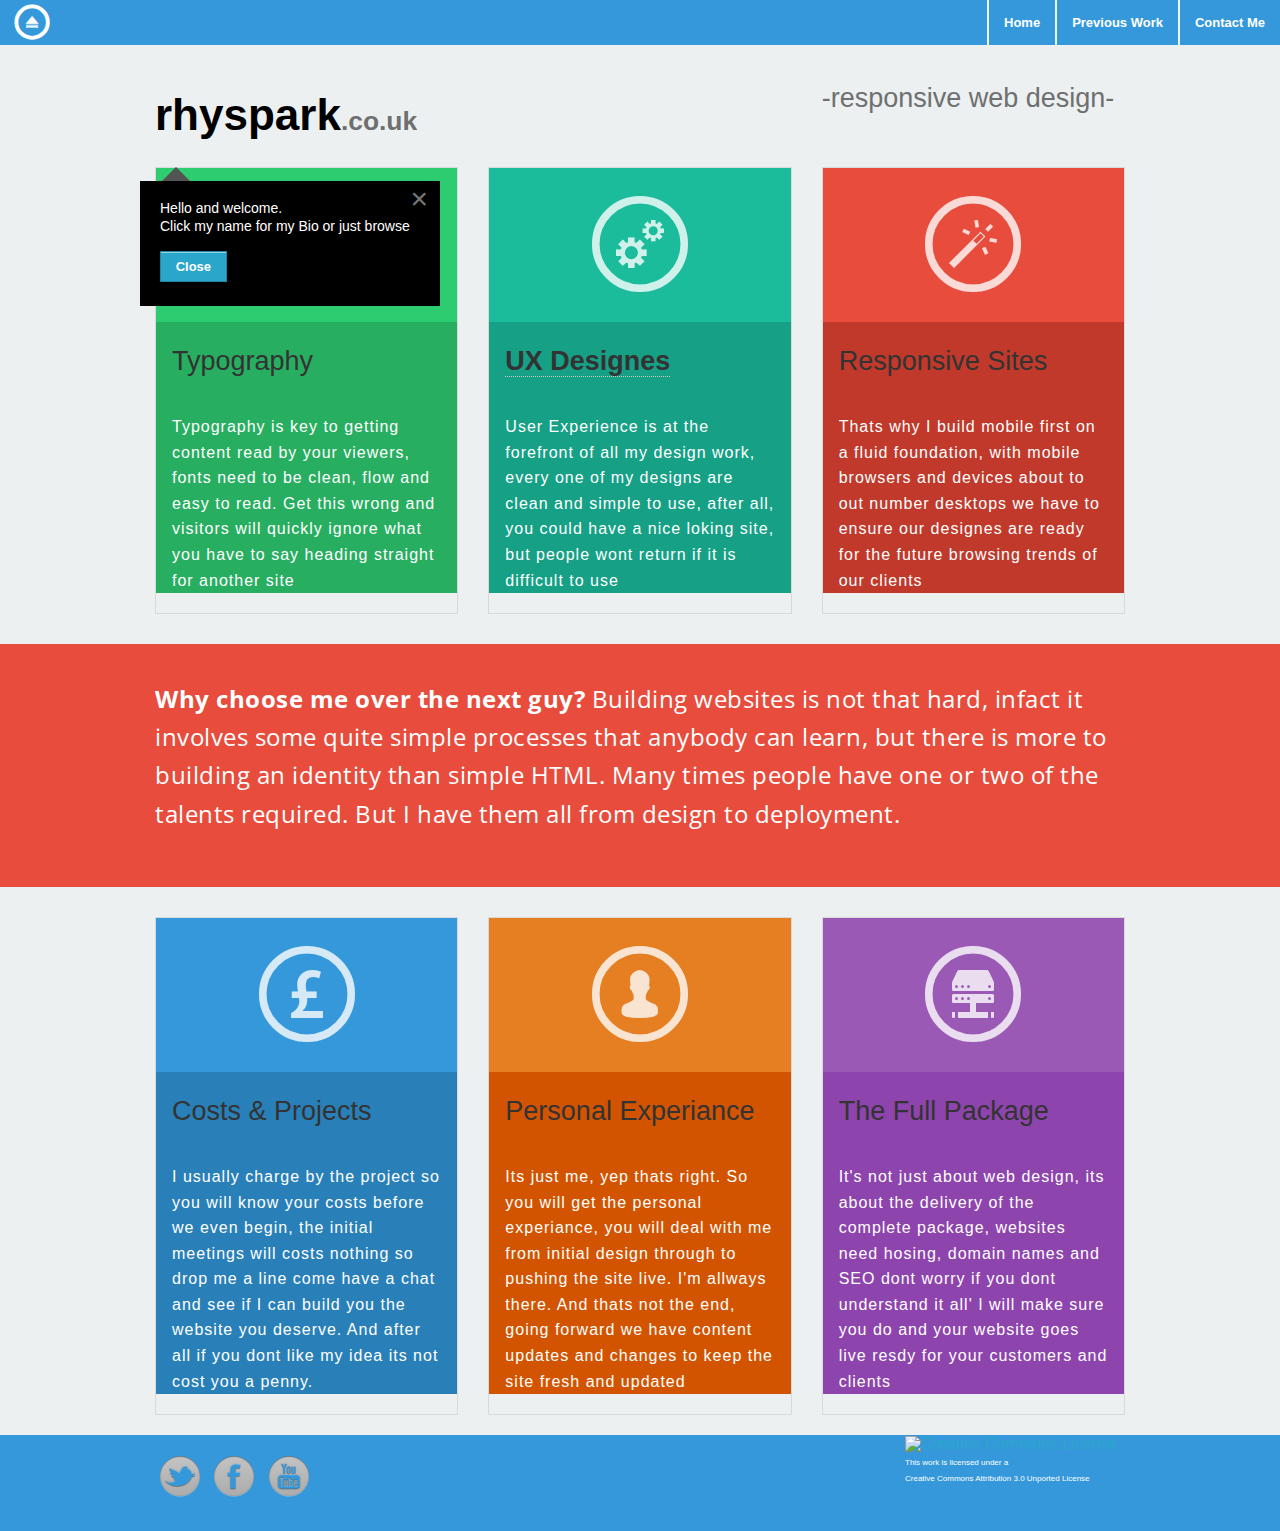
==== index.html @ 89b4c9de "Initial Commit" ====
<!DOCTYPE html>
<!--[if IE 8]> 				 <html class="no-js lt-ie9" lang="en" > <![endif]-->
<!--[if gt IE 8]><!--> <html class="no-js" lang="en" > <!--<![endif]-->
<head>
	<meta charset="utf-8">
  <meta name="viewport" content="width=device-width">
  <title>Rhys Park - Web Design - Cardiff</title>
  <meta name="description" content="Afordable web design and development in Cardiff by Rhys Park" />
  <meta name="keywords" content="Cardiff, web design, rhys park"/>
  <link rel="stylesheet" href="css/normalize.css">
  <link rel="stylesheet" href="css/foundation.css">
  <link rel="stylesheet" href="css/my_style.css">
  <link href='http://fonts.googleapis.com/css?family=Open+Sans' rel='stylesheet' type='text/css'>
  <script src="js/vendor/custom.modernizr.js"></script>
</head>
<body>

	<div class="sticky">
		<nav class="top-bar attached">
			<ul class="title-area">
				<!-- Title Area -->
				<li class="name">
					<h1><a href="#">&#xe0c0;</a></h1>
				</li>
				<li class="toggle-topbar menu-icon">
					<a href="#"><span>menu</span></a>
				</li>
			</ul>
			<section class="top-bar-section">
				<!-- Right Nav Section -->
				<ul class="right">
					<li class="divider"></li>
					<li>
						<a href="index.html">Home</a>
					</li>
					<li class="divider"></li>
					<li>
						<a href="projects.html">Previous Work</a>
					</li>
					<li class="divider"></li>
					<li>
						<a href="contact_me.html">Contact Me</a>
					</li>
				</ul>
			</section>
		</nav>
	</div>
	<div class="row">
		<div id="first_stop" class="large-4 columns">
			<h1><a href="#" data-reveal-id="rhyspark">rhyspark<small>.co.uk</small></a></h1>
		</div>
		<div class="large-4 columns">
			<h3 class="subheader">-responsive web design- </h3>
		</div>
	</div>
	<div class="row">
		
	</div>
	<div class="row">
		<div class="large-4 columns">
			<div class="panel">
				<div class="panel_top light_green2">
					<div class="top_title">
						<p>&#xe015;</p>
					</div>
				</div>
				<div class="panel_bottom dark_green2">
					<div class="bottom_title">
						<h3 class="subheader">Typography</h3>
					</div>
					<div class="bottom_content">
						<p>Typography is key to getting content read by your viewers, fonts need to be clean,
							flow and easy to read. Get this wrong and visitors will quickly ignore what you have to say heading straight for another site</p>
					</div>
				</div>
			</div>
		</div>
		<div class="large-4 columns show-for-medium-up">
			<div class="panel">
				<div class="panel_top light_green">
					<div class="top_title">
						<p>&#xe057;</p>
					</div>
				</div>
				<div class="panel_bottom dark_green">
					<div class="bottom_title">
						<h3 class="subheader"><span data-tooltip class="has-tip" title="UX is user expreiance">UX Designes</span></h3>
					</div>
					<div class="bottom_content">
						<p>User Experience is at the forefront of all my design work, every one of my designs are clean and simple to use,
							after all, you could have a nice loking site, but people wont return if it is difficult to use </p>
					</div>
				</div>
			</div>
		</div>
		<div class="large-4 columns">
			<div class="panel">
				<div class="panel_top light_red">
					<div class="top_title">
						<p>&#xe08e;</p>
					</div>
				</div>
				<div class="panel_bottom dark_red">
					<div class="bottom_title">
						<h3 class="subheader">Responsive Sites</h3>
					</div>
					<div class="bottom_content">
						<p>Thats why I build mobile first on a fluid foundation, with mobile browsers and devices about to out number desktops we have
							to ensure our designes are ready for the future browsing trends of our clients</p>
					</div>
				</div>
			</div>
		</div>
	</div>
<section class="wide_info">
	<div class="row">
		<div class="large-12 columns">
			<div class="top_title">
				<h4 class=""></h4>
			</div>
			<div class ="center_text">
				<p><strong>Why choose me over the next guy?</strong> Building websites is not that hard, infact it involves some quite
							simple processes that anybody can learn, but there is more to building an identity than simple HTML. Many times people
							have one or two of the talents required. But I have them all from design to deployment.
				 </p>	
			</div>			 
		</div>
	</div>
</section>
		<div class="row padded">
			<div class="large-12 columns"><p></p></div>
	</div>
	<div class="row">
		<div class="large-4 columns">
			<div class="panel">
				<div class="panel_top light_blue">
					<div class="top_title">
						<p>&#xe068;</p>
					</div>
				</div>
				<div class="panel_bottom dark_blue">
					<div class="bottom_title">
						<h3 class="subheader">Costs &amp; Projects</h3>
					</div>
					<div class="bottom_content">
						<p>I usually charge by the project so you will know your costs before we even begin, the initial meetings will costs nothing
							so drop me a line come have a chat and see if I can build you the website you deserve. And after all if you dont like my idea 
							its not cost you a penny.</p>
					</div>
				</div>
			</div>
		</div>
		<div class="large-4 columns show-for-medium-up">
			<div class="panel">
				<div class="panel_top light_carrot">
					<div class="top_title">
						<p>&#xe008;</p>
					</div>
				</div>
				<div class="panel_bottom dark_carrot">
					<div class="bottom_title">
						<h3 class="subheader">Personal Experiance</h3>
					</div>
					<div class="bottom_content">
						<p>Its just me, yep thats right. So you will get the personal experiance, you will deal with me from initial design
							through to pushing the site live. I'm allways there. And thats not the end, going forward we have content updates and changes to keep 
							the site fresh and updated </p>
					</div>
				</div>
			</div>
		</div>
		<div class="large-4 columns show-for-medium-up">
			<div class="panel">
				<div class="panel_top light_purple">
					<div class="top_title">
						<p>&#xe0aa;</p>
					</div>
				</div>
				<div class="panel_bottom dark_purple">
					<div class="bottom_title">
						<h3 class="subheader">The Full Package</h3>
					</div>
					<div class="bottom_content">
						<p>It's not just about web design, its about the delivery of the complete package, websites need hosing, domain names and SEO
						dont worry if you dont understand it all' I will make sure you do and your website goes live resdy for your customers and clients</p>
					</div>
				</div>
			</div>
		</div>
	</div>
	<footer class="footer">
		<div class="row">
			<div class="large-6 columns">
					<div class="social">
						<a href="http://www.twitter.com/parksey76"><img class="small_img_wrapper" src="img/twitter.png" alt="twitter logo" /></a>
						<a href="http://www.facebook.com/swparksey"><img class="small_img_wrapper" src="img/facebook.png" alt="facebook" /></a>
						<a href="http://www.youtube.com/igpython"><img class="small_img_wrapper" src="img/youtube.png" alt="youtube logo"></a>
					</div>
				</div>
			<div class="large-3 columns">
				<a rel="license" href="http://creativecommons.org/licenses/by/3.0/deed.en_US"><img alt="Creative Commons License" style="border-width:0" src="http://i.creativecommons.org/l/by/3.0/88x31.png" /></a><br/><a style="color: white; font-size: 0.5em;" rel="license" href="http://creativecommons.org/licenses/by/3.0/deed.en_US">This work is licensed under a <br>Creative Commons Attribution 3.0 Unported License</a>
			</div>
		</div>
		
	</footer>
	
  <script>
  document.write('<script src=' +
  ('__proto__' in {} ? 'js/vendor/zepto' : 'js/vendor/jquery') +
  '.js><\/script>')
  </script>
  
  <script src="js/foundation.min.js"></script>
  <!--
  
  <script src="js/foundation/foundation.js"></script>
  
  <script src="js/foundation/foundation.alerts.js"></script>
  
  <script src="js/foundation/foundation.clearing.js"></script>
  
  <script src="js/foundation/foundation.cookie.js"></script>
  
  <script src="js/foundation/foundation.dropdown.js"></script>
  
  <script src="js/foundation/foundation.forms.js"></script>
  
  <script src="js/foundation/foundation.joyride.js"></script>
  
  <script src="js/foundation/foundation.magellan.js"></script>
  
  <script src="js/foundation/foundation.orbit.js"></script>
  
  <script src="js/foundation/foundation.reveal.js"></script>
  
  <script src="js/foundation/foundation.section.js"></script>
  
  <script src="js/foundation/foundation.tooltips.js"></script>
  
  <script src="js/foundation/foundation.topbar.js"></script>
  
  <script src="js/foundation/foundation.interchange.js"></script>
  
  <script src="js/foundation/foundation.placeholder.js"></script>
  
  <script src="js/foundation/foundation.abide.js"></script>
  
  -->
 <div>
  <ol class="joyride-list" data-joyride>
  <li data-id="first_stop" data-text="Close">
    <p>Hello and welcome.<br>
       Click my name for my Bio or just browse</p>
  </li>
</ol>
</div>
  <script>
    $(document).foundation();
    $(document).foundation('joyride', 'start');
  </script>
 
  	<div id="rhyspark" class="reveal-modal">
  		<h2>Rhys Park - Web Design &amp; Photography.</h2><img class="th profile" src="img/rhyspark.jpg">
  		<p class="lead">Well you found me and maybe here our journey will begin.</p>
  		<p>Working as a free lance web designer has been by life long ambition, for the last 10 years I have been woring for a
  	compny that supplies solutions to industry specifically developing bespoke software and user interfaces for business throuout the UK
  	from Object C programming to HTMS, CSS and Python I have experiance in front and back end web development.</p>
  		<p>
  	I spend much of my free time learing, and a little bit of kayaking. Most of my carear I have been involved in projects large and small
  	many times I have designed buit and installed solutions. And on top of all this i'm also a qualified electrician.
  		</p>
  <a class="close-reveal-modal">&#215;</a>
	</div>
</body>
</html>
---- css/my_style.css ----
@font-face {
	font-family: 'Metrize-Icons';
	src:url('fonts/Metrize-Icons.eot');
	src:url('fonts/Metrize-Icons.eot?#iefix') format('embedded-opentype'),
		url('fonts/Metrize-Icons.woff') format('woff'),
		url('fonts/Metrize-Icons.ttf') format('truetype'),
		url('fonts/Metrize-Icons.svg#Metrize-Icons') format('svg');
	font-weight: normal;
	font-style: normal;
}

/*Top Nav Styles override*/

.top-bar title h1{
	color: white;
}

.top-bar, .top-bar-section ul, .top-bar-section li a:not(.button){
	background: rgba(52, 152, 219,1.0);
	
}

.top-bar-section > ul > .divider, .top-bar-section > ul > [role="separator"] {
	border-right: solid 1px rgba(255,255,255,0.9);
	border-left: solid 1px rgba(255,255,255,0.9);
}
.top-bar .name h1 a{
	font-family: "Metrize-Icons";
	font-size: 2em;
	color: white;
}

/* End of Nav Style */


h1 a{
	text-decoration: none;
	color: black;
}
h1 .white{
	color: white
}

body, html{
background: rgba(236, 240, 241,1.0);
height: 100%;

}
.top_title{
	width: 11em;
	margin-left: auto;
	margin-right: auto;
	text-align: center;
}
.top_title p{
	padding: 0;
	margin-bottom: 0;
	text-align: center;
	font-family: "Metrize-Icons";
	font-size: 6em;
	color: rgba(254,254,254,0.8);

}
.bottom_title {
	padding: 1em;
	text-align: left;
	width: 100%;
	color: white;
}
.bottom_title h3 a{
	padding: 0.5em 0;
	margin: 0;
	color: white;
}
.bottom_content p{
	padding: 0 1em;
	color: white;
	letter-spacing: 1px;
}
.panel{
	padding: 0;
	background: none;
	height: 100%;
}
.padded{
	padding: 0 1em;
}
.panel_top{
	
}

.panel_bottom{
	height: 100%;
}

.footer{
	position: relative;
	min-height: 6em;
	margin-bottom: 2em;
	background: rgba(52, 152, 219,1.0);
	width: 100%;
}
.fill{
	height: 100%;
}
.social{
	margin-top: 1em;
}

.wide_info{
	background: #e74c3c;
	width: 100%;
	margin: 10px 0px;
	letter-spacing: 0.5px;
}
.center_text{
	font-family: 'Open Sans', sans-serif;
	font-size: 1.5em;
	color: white;
	padding: 1em 0;
}
.small_img_wrapper{
	max-width: 50px;
}
.profile{
	position: relative;
	width: 20%;
	float: right;
}
.contact{
	font-family: 'Open Sans', sans-serif;
	font-size: 3em;
	color: white;
	padding: 1em 0;
}


/*
 * Panel Colors below here 
 */

.light_green{
	background: rgba(26, 188, 156,1.0);
}
.dark_green{
	background: rgba(22, 160, 133,1.0);
}

.light_blue{
	background: rgba(52, 152, 219,1.0);
}
.dark_blue{
	background: rgba(41, 128, 185,1.0);
}
.light_red{
	background: rgba(231, 76, 60,1.0);
}
.dark_red {
	background: rgba(192, 57, 43,1.0);
}
.light_green2{
	background:rgba(46, 204, 113,1.0);
}
.dark_green2{
	background: rgba(39, 174, 96,1.0);
}
.dark_carrot{
	background: rgba(211, 84, 0,1.0);
}
.light_carrot{
	background: rgba(230, 126, 34,1.0);
}
.light_purple{
	background: rgba(155, 89, 182,1.0);
}
.dark_purple{
	background: rgba(142, 68, 173,1.0);
}
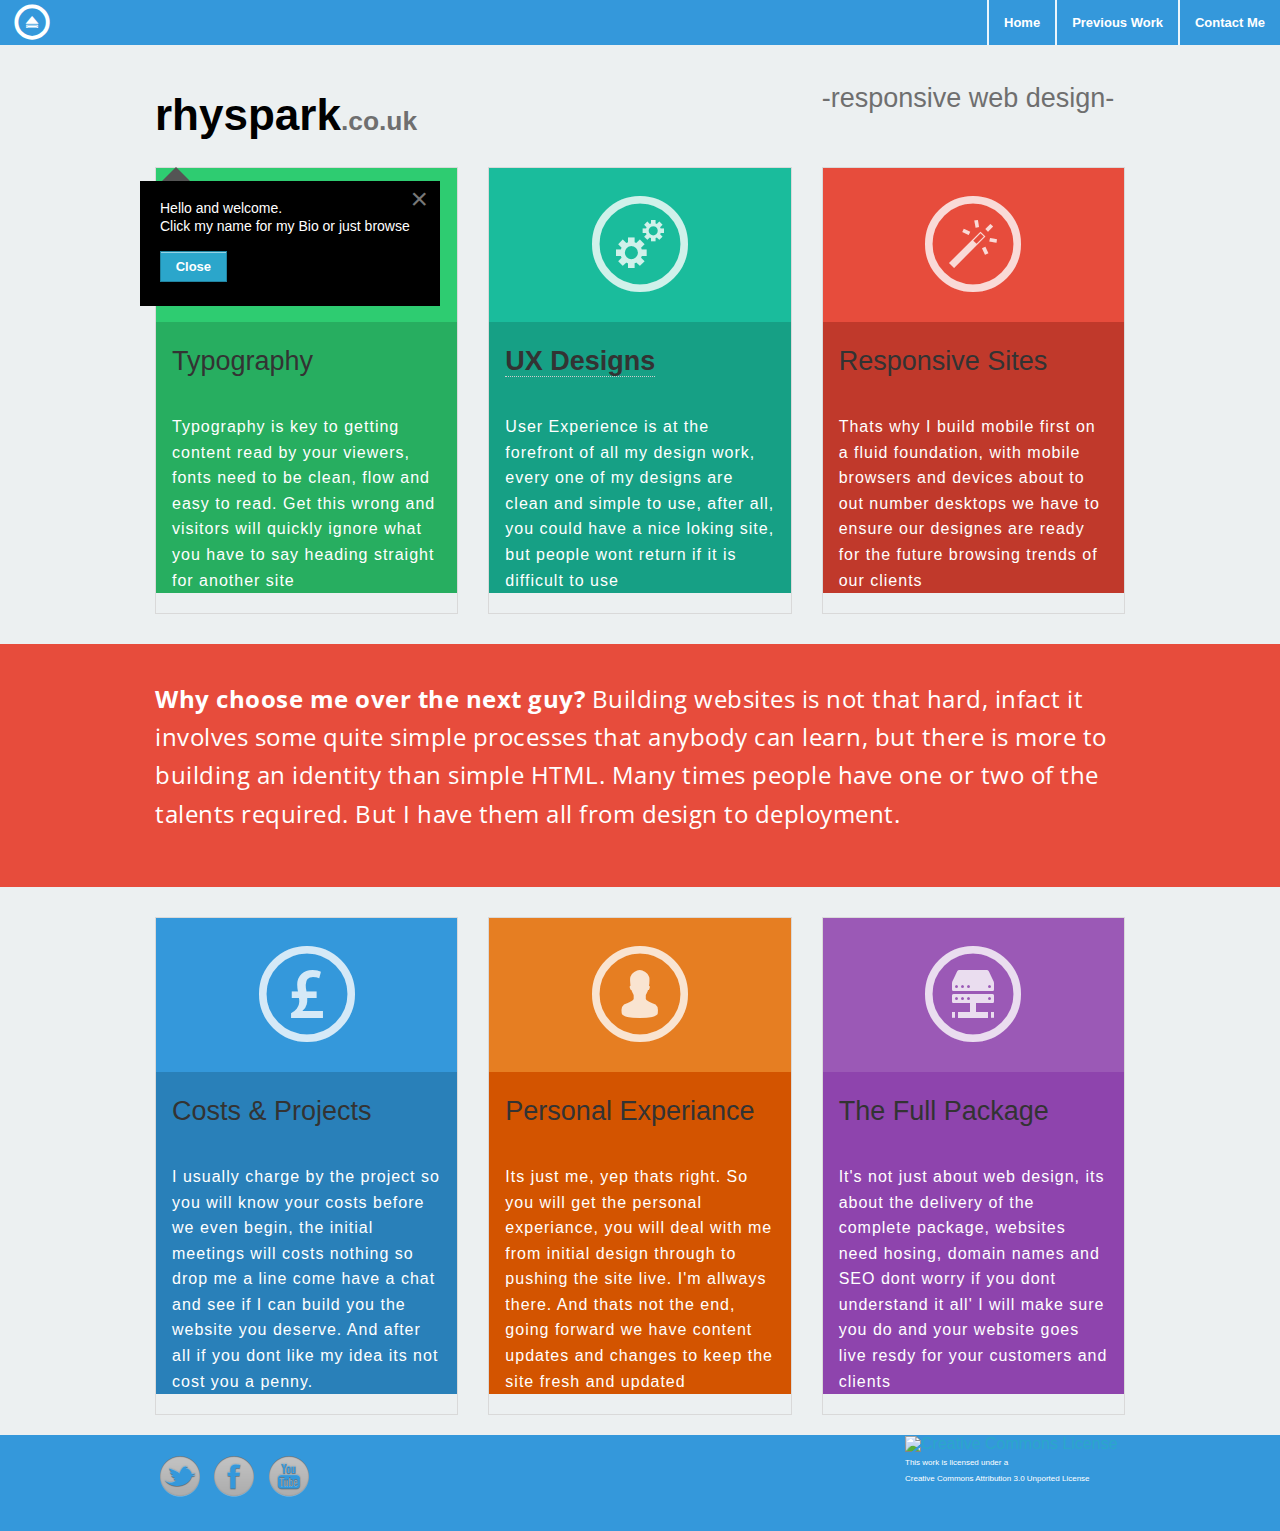
==== commit e7adf6c3: "HTML Tidy" ====
--- a/index.html
+++ b/index.html
@@ -2,274 +2,274 @@
 <!--[if IE 8]> 				 <html class="no-js lt-ie9" lang="en" > <![endif]-->
 <!--[if gt IE 8]><!--> <html class="no-js" lang="en" > <!--<![endif]-->
 <head>
-	<meta charset="utf-8">
-  <meta name="viewport" content="width=device-width">
-  <title>Rhys Park - Web Design - Cardiff</title>
-  <meta name="description" content="Afordable web design and development in Cardiff by Rhys Park" />
-  <meta name="keywords" content="Cardiff, web design, rhys park"/>
-  <link rel="stylesheet" href="css/normalize.css">
-  <link rel="stylesheet" href="css/foundation.css">
-  <link rel="stylesheet" href="css/my_style.css">
-  <link href='http://fonts.googleapis.com/css?family=Open+Sans' rel='stylesheet' type='text/css'>
-  <script src="js/vendor/custom.modernizr.js"></script>
+<meta charset="utf-8">
+<meta name="viewport" content="width=device-width">
+<title>Rhys Park - Web Design - Cardiff</title>
+<meta name="description" content="Afordable web design and development in Cardiff by Rhys Park" />
+<meta name="keywords" content="Cardiff, web design, rhys park"/>
+<link rel="stylesheet" href="css/normalize.css">
+<link rel="stylesheet" href="css/foundation.css">
+<link rel="stylesheet" href="css/my_style.css">
+<link href='http://fonts.googleapis.com/css?family=Open+Sans' rel='stylesheet' type='text/css'>
+<script src="js/vendor/custom.modernizr.js"></script>
 </head>
 <body>
 
-	<div class="sticky">
-		<nav class="top-bar attached">
-			<ul class="title-area">
-				<!-- Title Area -->
-				<li class="name">
-					<h1><a href="#">&#xe0c0;</a></h1>
+<div class="sticky">
+	<nav class="top-bar attached">
+		<ul class="title-area">
+			<!-- Title Area -->
+			<li class="name">
+				<h1><a href="#">&#xe0c0;</a></h1>
+			</li>
+			<li class="toggle-topbar menu-icon">
+				<a href="#"><span>menu</span></a>
+			</li>
+		</ul>
+		<section class="top-bar-section">
+			<!-- Right Nav Section -->
+			<ul class="right">
+				<li class="divider"></li>
+				<li>
+					<a href="index.html">Home</a>
 				</li>
-				<li class="toggle-topbar menu-icon">
-					<a href="#"><span>menu</span></a>
+				<li class="divider"></li>
+				<li>
+					<a href="projects.html">Previous Work</a>
+				</li>
+				<li class="divider"></li>
+				<li>
+					<a href="contact_me.html">Contact Me</a>
 				</li>
 			</ul>
-			<section class="top-bar-section">
-				<!-- Right Nav Section -->
-				<ul class="right">
-					<li class="divider"></li>
-					<li>
-						<a href="index.html">Home</a>
-					</li>
-					<li class="divider"></li>
-					<li>
-						<a href="projects.html">Previous Work</a>
-					</li>
-					<li class="divider"></li>
-					<li>
-						<a href="contact_me.html">Contact Me</a>
-					</li>
-				</ul>
-			</section>
-		</nav>
-	</div>
+		</section>
+	</nav>
+</div>
+<div class="row">
+	<div id="first_stop" class="large-4 columns">
+		<h1><a href="#" data-reveal-id="rhyspark">rhyspark<small>.co.uk</small></a></h1>
+	</div>
+	<div class="large-4 columns">
+		<h3 class="subheader">-responsive web design- </h3>
+	</div>
+</div>
+<div class="row">
+	
+</div>
+<div class="row">
+	<div class="large-4 columns">
+		<div class="panel">
+			<div class="panel_top light_green2">
+				<div class="top_title">
+					<p>&#xe015;</p>
+				</div>
+			</div>
+			<div class="panel_bottom dark_green2">
+				<div class="bottom_title">
+					<h3 class="subheader">Typography</h3>
+				</div>
+				<div class="bottom_content">
+					<p>Typography is key to getting content read by your viewers, fonts need to be clean,
+						flow and easy to read. Get this wrong and visitors will quickly ignore what you have to say heading straight for another site</p>
+				</div>
+			</div>
+		</div>
+	</div>
+	<div class="large-4 columns show-for-medium-up">
+		<div class="panel">
+			<div class="panel_top light_green">
+				<div class="top_title">
+					<p>&#xe057;</p>
+				</div>
+			</div>
+			<div class="panel_bottom dark_green">
+				<div class="bottom_title">
+					<h3 class="subheader"><span data-tooltip class="has-tip" title="UX is user expreiance">UX Designs</span></h3>
+				</div>
+				<div class="bottom_content">
+					<p>User Experience is at the forefront of all my design work, every one of my designs are clean and simple to use,
+						after all, you could have a nice loking site, but people wont return if it is difficult to use </p>
+				</div>
+			</div>
+		</div>
+	</div>
+	<div class="large-4 columns">
+		<div class="panel">
+			<div class="panel_top light_red">
+				<div class="top_title">
+					<p>&#xe08e;</p>
+				</div>
+			</div>
+			<div class="panel_bottom dark_red">
+				<div class="bottom_title">
+					<h3 class="subheader">Responsive Sites</h3>
+				</div>
+				<div class="bottom_content">
+					<p>Thats why I build mobile first on a fluid foundation, with mobile browsers and devices about to out number desktops we have
+						to ensure our designes are ready for the future browsing trends of our clients</p>
+				</div>
+			</div>
+		</div>
+	</div>
+</div>
+<section class="wide_info">
+<div class="row">
+	<div class="large-12 columns">
+		<div class="top_title">
+			<h4 class=""></h4>
+		</div>
+		<div class ="center_text">
+			<p><strong>Why choose me over the next guy?</strong> Building websites is not that hard, infact it involves some quite
+						simple processes that anybody can learn, but there is more to building an identity than simple HTML. Many times people
+						have one or two of the talents required. But I have them all from design to deployment.
+			 </p>	
+		</div>			 
+	</div>
+</div>
+</section>
+	<div class="row padded">
+		<div class="large-12 columns"><p></p></div>
+</div>
+<div class="row">
+	<div class="large-4 columns">
+		<div class="panel">
+			<div class="panel_top light_blue">
+				<div class="top_title">
+					<p>&#xe068;</p>
+				</div>
+			</div>
+			<div class="panel_bottom dark_blue">
+				<div class="bottom_title">
+					<h3 class="subheader">Costs &amp; Projects</h3>
+				</div>
+				<div class="bottom_content">
+					<p>I usually charge by the project so you will know your costs before we even begin, the initial meetings will costs nothing
+						so drop me a line come have a chat and see if I can build you the website you deserve. And after all if you dont like my idea 
+						its not cost you a penny.</p>
+				</div>
+			</div>
+		</div>
+	</div>
+	<div class="large-4 columns show-for-medium-up">
+		<div class="panel">
+			<div class="panel_top light_carrot">
+				<div class="top_title">
+					<p>&#xe008;</p>
+				</div>
+			</div>
+			<div class="panel_bottom dark_carrot">
+				<div class="bottom_title">
+					<h3 class="subheader">Personal Experiance</h3>
+				</div>
+				<div class="bottom_content">
+					<p>Its just me, yep thats right. So you will get the personal experiance, you will deal with me from initial design
+						through to pushing the site live. I'm allways there. And thats not the end, going forward we have content updates and changes to keep 
+						the site fresh and updated </p>
+				</div>
+			</div>
+		</div>
+	</div>
+	<div class="large-4 columns show-for-medium-up">
+		<div class="panel">
+			<div class="panel_top light_purple">
+				<div class="top_title">
+					<p>&#xe0aa;</p>
+				</div>
+			</div>
+			<div class="panel_bottom dark_purple">
+				<div class="bottom_title">
+					<h3 class="subheader">The Full Package</h3>
+				</div>
+				<div class="bottom_content">
+					<p>It's not just about web design, its about the delivery of the complete package, websites need hosing, domain names and SEO
+					dont worry if you dont understand it all' I will make sure you do and your website goes live resdy for your customers and clients</p>
+				</div>
+			</div>
+		</div>
+	</div>
+</div>
+<footer class="footer">
 	<div class="row">
-		<div id="first_stop" class="large-4 columns">
-			<h1><a href="#" data-reveal-id="rhyspark">rhyspark<small>.co.uk</small></a></h1>
-		</div>
-		<div class="large-4 columns">
-			<h3 class="subheader">-responsive web design- </h3>
-		</div>
-	</div>
-	<div class="row">
-		
-	</div>
-	<div class="row">
-		<div class="large-4 columns">
-			<div class="panel">
-				<div class="panel_top light_green2">
-					<div class="top_title">
-						<p>&#xe015;</p>
-					</div>
-				</div>
-				<div class="panel_bottom dark_green2">
-					<div class="bottom_title">
-						<h3 class="subheader">Typography</h3>
-					</div>
-					<div class="bottom_content">
-						<p>Typography is key to getting content read by your viewers, fonts need to be clean,
-							flow and easy to read. Get this wrong and visitors will quickly ignore what you have to say heading straight for another site</p>
-					</div>
-				</div>
-			</div>
-		</div>
-		<div class="large-4 columns show-for-medium-up">
-			<div class="panel">
-				<div class="panel_top light_green">
-					<div class="top_title">
-						<p>&#xe057;</p>
-					</div>
-				</div>
-				<div class="panel_bottom dark_green">
-					<div class="bottom_title">
-						<h3 class="subheader"><span data-tooltip class="has-tip" title="UX is user expreiance">UX Designes</span></h3>
-					</div>
-					<div class="bottom_content">
-						<p>User Experience is at the forefront of all my design work, every one of my designs are clean and simple to use,
-							after all, you could have a nice loking site, but people wont return if it is difficult to use </p>
-					</div>
-				</div>
-			</div>
-		</div>
-		<div class="large-4 columns">
-			<div class="panel">
-				<div class="panel_top light_red">
-					<div class="top_title">
-						<p>&#xe08e;</p>
-					</div>
-				</div>
-				<div class="panel_bottom dark_red">
-					<div class="bottom_title">
-						<h3 class="subheader">Responsive Sites</h3>
-					</div>
-					<div class="bottom_content">
-						<p>Thats why I build mobile first on a fluid foundation, with mobile browsers and devices about to out number desktops we have
-							to ensure our designes are ready for the future browsing trends of our clients</p>
-					</div>
-				</div>
-			</div>
-		</div>
-	</div>
-<section class="wide_info">
-	<div class="row">
-		<div class="large-12 columns">
-			<div class="top_title">
-				<h4 class=""></h4>
-			</div>
-			<div class ="center_text">
-				<p><strong>Why choose me over the next guy?</strong> Building websites is not that hard, infact it involves some quite
-							simple processes that anybody can learn, but there is more to building an identity than simple HTML. Many times people
-							have one or two of the talents required. But I have them all from design to deployment.
-				 </p>	
-			</div>			 
-		</div>
-	</div>
-</section>
-		<div class="row padded">
-			<div class="large-12 columns"><p></p></div>
-	</div>
-	<div class="row">
-		<div class="large-4 columns">
-			<div class="panel">
-				<div class="panel_top light_blue">
-					<div class="top_title">
-						<p>&#xe068;</p>
-					</div>
-				</div>
-				<div class="panel_bottom dark_blue">
-					<div class="bottom_title">
-						<h3 class="subheader">Costs &amp; Projects</h3>
-					</div>
-					<div class="bottom_content">
-						<p>I usually charge by the project so you will know your costs before we even begin, the initial meetings will costs nothing
-							so drop me a line come have a chat and see if I can build you the website you deserve. And after all if you dont like my idea 
-							its not cost you a penny.</p>
-					</div>
-				</div>
-			</div>
-		</div>
-		<div class="large-4 columns show-for-medium-up">
-			<div class="panel">
-				<div class="panel_top light_carrot">
-					<div class="top_title">
-						<p>&#xe008;</p>
-					</div>
-				</div>
-				<div class="panel_bottom dark_carrot">
-					<div class="bottom_title">
-						<h3 class="subheader">Personal Experiance</h3>
-					</div>
-					<div class="bottom_content">
-						<p>Its just me, yep thats right. So you will get the personal experiance, you will deal with me from initial design
-							through to pushing the site live. I'm allways there. And thats not the end, going forward we have content updates and changes to keep 
-							the site fresh and updated </p>
-					</div>
-				</div>
-			</div>
-		</div>
-		<div class="large-4 columns show-for-medium-up">
-			<div class="panel">
-				<div class="panel_top light_purple">
-					<div class="top_title">
-						<p>&#xe0aa;</p>
-					</div>
-				</div>
-				<div class="panel_bottom dark_purple">
-					<div class="bottom_title">
-						<h3 class="subheader">The Full Package</h3>
-					</div>
-					<div class="bottom_content">
-						<p>It's not just about web design, its about the delivery of the complete package, websites need hosing, domain names and SEO
-						dont worry if you dont understand it all' I will make sure you do and your website goes live resdy for your customers and clients</p>
-					</div>
-				</div>
-			</div>
-		</div>
-	</div>
-	<footer class="footer">
-		<div class="row">
-			<div class="large-6 columns">
-					<div class="social">
-						<a href="http://www.twitter.com/parksey76"><img class="small_img_wrapper" src="img/twitter.png" alt="twitter logo" /></a>
-						<a href="http://www.facebook.com/swparksey"><img class="small_img_wrapper" src="img/facebook.png" alt="facebook" /></a>
-						<a href="http://www.youtube.com/igpython"><img class="small_img_wrapper" src="img/youtube.png" alt="youtube logo"></a>
-					</div>
-				</div>
-			<div class="large-3 columns">
-				<a rel="license" href="http://creativecommons.org/licenses/by/3.0/deed.en_US"><img alt="Creative Commons License" style="border-width:0" src="http://i.creativecommons.org/l/by/3.0/88x31.png" /></a><br/><a style="color: white; font-size: 0.5em;" rel="license" href="http://creativecommons.org/licenses/by/3.0/deed.en_US">This work is licensed under a <br>Creative Commons Attribution 3.0 Unported License</a>
-			</div>
-		</div>
-		
-	</footer>
+		<div class="large-6 columns">
+				<div class="social">
+					<a href="http://www.twitter.com/parksey76"><img class="small_img_wrapper" src="img/twitter.png" alt="twitter logo" /></a>
+					<a href="http://www.facebook.com/swparksey"><img class="small_img_wrapper" src="img/facebook.png" alt="facebook" /></a>
+					<a href="http://www.youtube.com/igpython"><img class="small_img_wrapper" src="img/youtube.png" alt="youtube logo"></a>
+				</div>
+			</div>
+		<div class="large-3 columns">
+			<a rel="license" href="http://creativecommons.org/licenses/by/3.0/deed.en_US"><img alt="Creative Commons License" style="border-width:0" src="http://i.creativecommons.org/l/by/3.0/88x31.png" /></a><br/><a style="color: white; font-size: 0.5em;" rel="license" href="http://creativecommons.org/licenses/by/3.0/deed.en_US">This work is licensed under a <br>Creative Commons Attribution 3.0 Unported License</a>
+		</div>
+	</div>
 	
-  <script>
-  document.write('<script src=' +
-  ('__proto__' in {} ? 'js/vendor/zepto' : 'js/vendor/jquery') +
-  '.js><\/script>')
-  </script>
-  
-  <script src="js/foundation.min.js"></script>
-  <!--
-  
-  <script src="js/foundation/foundation.js"></script>
-  
-  <script src="js/foundation/foundation.alerts.js"></script>
-  
-  <script src="js/foundation/foundation.clearing.js"></script>
-  
-  <script src="js/foundation/foundation.cookie.js"></script>
-  
-  <script src="js/foundation/foundation.dropdown.js"></script>
-  
-  <script src="js/foundation/foundation.forms.js"></script>
-  
-  <script src="js/foundation/foundation.joyride.js"></script>
-  
-  <script src="js/foundation/foundation.magellan.js"></script>
-  
-  <script src="js/foundation/foundation.orbit.js"></script>
-  
-  <script src="js/foundation/foundation.reveal.js"></script>
-  
-  <script src="js/foundation/foundation.section.js"></script>
-  
-  <script src="js/foundation/foundation.tooltips.js"></script>
-  
-  <script src="js/foundation/foundation.topbar.js"></script>
-  
-  <script src="js/foundation/foundation.interchange.js"></script>
-  
-  <script src="js/foundation/foundation.placeholder.js"></script>
-  
-  <script src="js/foundation/foundation.abide.js"></script>
-  
-  -->
- <div>
-  <ol class="joyride-list" data-joyride>
-  <li data-id="first_stop" data-text="Close">
-    <p>Hello and welcome.<br>
-       Click my name for my Bio or just browse</p>
-  </li>
+</footer>
+
+<script>
+document.write('<script src=' +
+('__proto__' in {} ? 'js/vendor/zepto' : 'js/vendor/jquery') +
+'.js><\/script>')
+</script>
+
+<script src="js/foundation.min.js"></script>
+<!--
+
+<script src="js/foundation/foundation.js"></script>
+
+<script src="js/foundation/foundation.alerts.js"></script>
+
+<script src="js/foundation/foundation.clearing.js"></script>
+
+<script src="js/foundation/foundation.cookie.js"></script>
+
+<script src="js/foundation/foundation.dropdown.js"></script>
+
+<script src="js/foundation/foundation.forms.js"></script>
+
+<script src="js/foundation/foundation.joyride.js"></script>
+
+<script src="js/foundation/foundation.magellan.js"></script>
+
+<script src="js/foundation/foundation.orbit.js"></script>
+
+<script src="js/foundation/foundation.reveal.js"></script>
+
+<script src="js/foundation/foundation.section.js"></script>
+
+<script src="js/foundation/foundation.tooltips.js"></script>
+
+<script src="js/foundation/foundation.topbar.js"></script>
+
+<script src="js/foundation/foundation.interchange.js"></script>
+
+<script src="js/foundation/foundation.placeholder.js"></script>
+
+<script src="js/foundation/foundation.abide.js"></script>
+
+-->
+<div>
+<ol class="joyride-list" data-joyride>
+<li data-id="first_stop" data-text="Close">
+<p>Hello and welcome.<br>
+   Click my name for my Bio or just browse</p>
+</li>
 </ol>
 </div>
-  <script>
-    $(document).foundation();
-    $(document).foundation('joyride', 'start');
-  </script>
- 
-  	<div id="rhyspark" class="reveal-modal">
-  		<h2>Rhys Park - Web Design &amp; Photography.</h2><img class="th profile" src="img/rhyspark.jpg">
-  		<p class="lead">Well you found me and maybe here our journey will begin.</p>
-  		<p>Working as a free lance web designer has been by life long ambition, for the last 10 years I have been woring for a
-  	compny that supplies solutions to industry specifically developing bespoke software and user interfaces for business throuout the UK
-  	from Object C programming to HTMS, CSS and Python I have experiance in front and back end web development.</p>
-  		<p>
-  	I spend much of my free time learing, and a little bit of kayaking. Most of my carear I have been involved in projects large and small
-  	many times I have designed buit and installed solutions. And on top of all this i'm also a qualified electrician.
-  		</p>
-  <a class="close-reveal-modal">&#215;</a>
-	</div>
+<script>
+$(document).foundation();
+$(document).foundation('joyride', 'start');
+</script>
+
+	<div id="rhyspark" class="reveal-modal">
+		<h2>Rhys Park - Web Design &amp; Photography.</h2><img class="th profile" src="img/rhyspark.jpg">
+		<p class="lead">Well you found me and maybe here our journey will begin.</p>
+		<p>Working as a free lance web designer has been by life long ambition, for the last 10 years I have been woring for a
+	compny that supplies solutions to industry specifically developing bespoke software and user interfaces for business throuout the UK
+	from Object C programming to HTMS, CSS and Python I have experiance in front and back end web development.</p>
+		<p>
+	I spend much of my free time learing, and a little bit of kayaking. Most of my carear I have been involved in projects large and small
+	many times I have designed buit and installed solutions. And on top of all this i'm also a qualified electrician.
+		</p>
+<a class="close-reveal-modal">&#215;</a>
+</div>
 </body>
 </html>
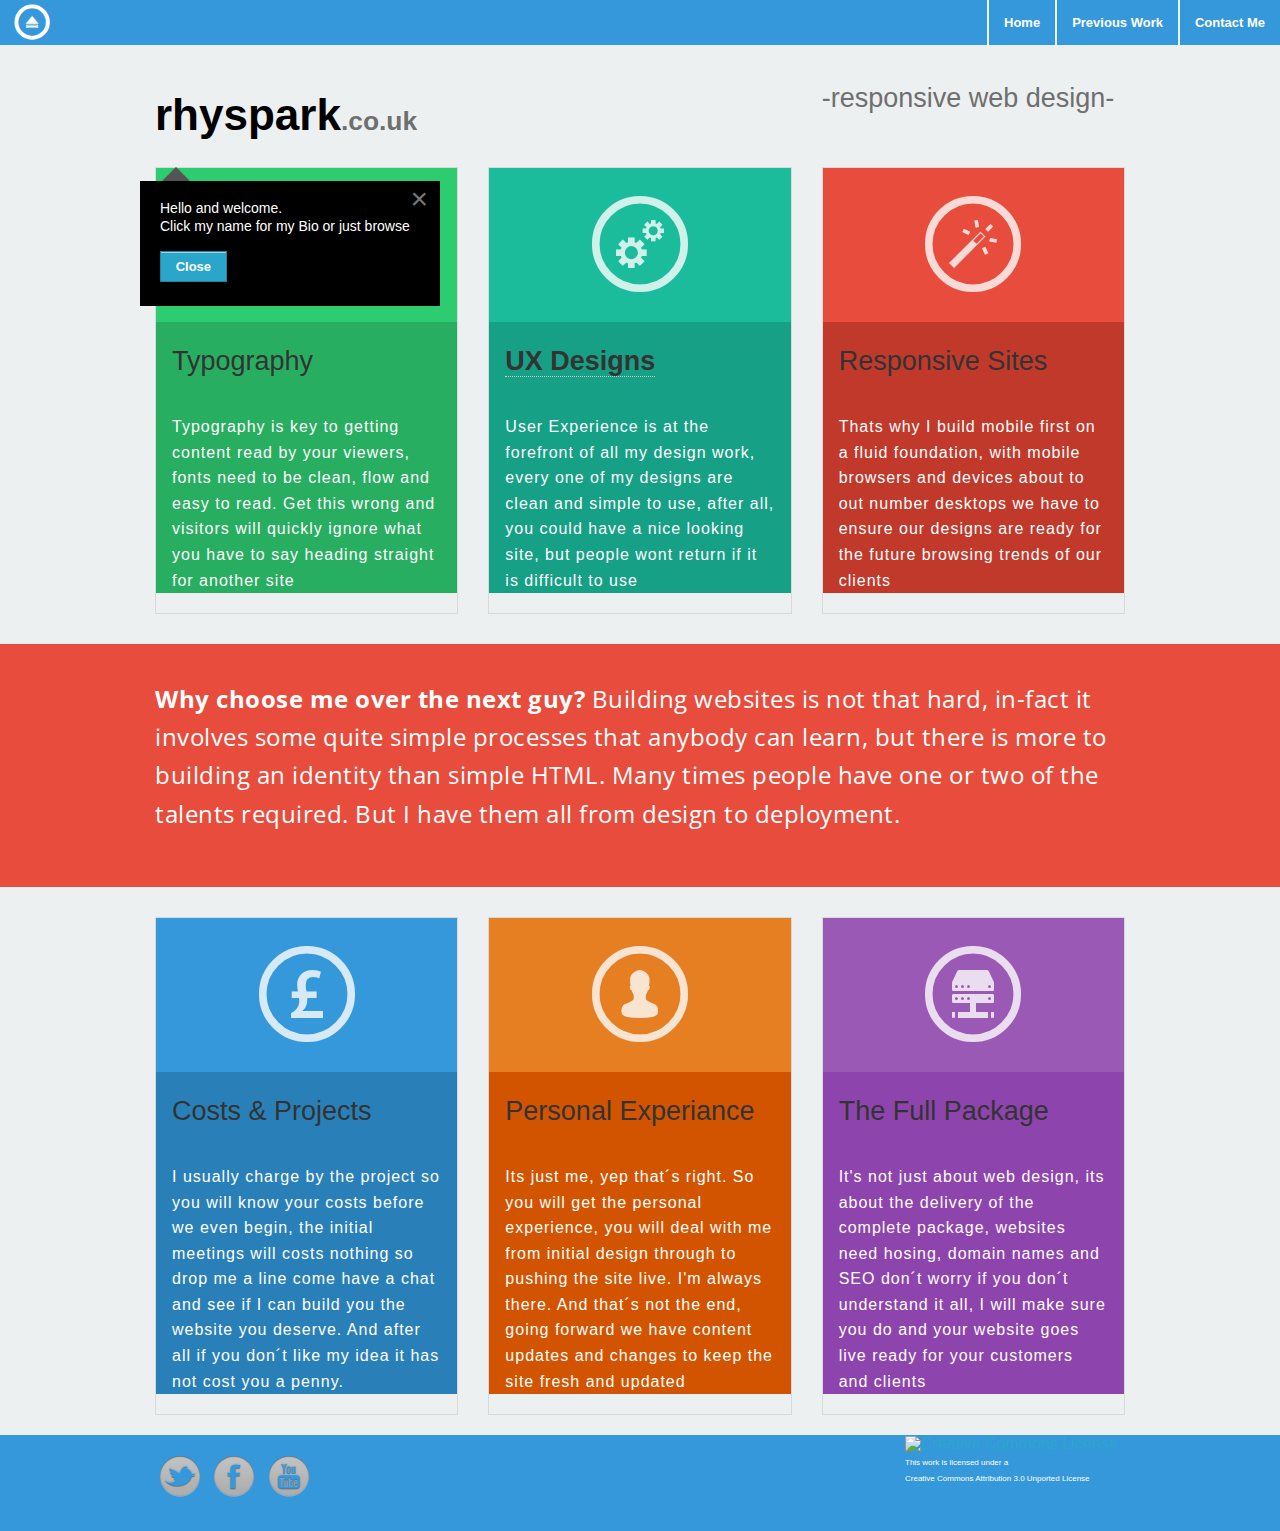
==== commit 71451a8e: "Minor Changes" ====
--- a/index.html
+++ b/index.html
@@ -2,274 +2,274 @@
 <!--[if IE 8]> 				 <html class="no-js lt-ie9" lang="en" > <![endif]-->
 <!--[if gt IE 8]><!--> <html class="no-js" lang="en" > <!--<![endif]-->
 <head>
-<meta charset="utf-8">
-<meta name="viewport" content="width=device-width">
-<title>Rhys Park - Web Design - Cardiff</title>
-<meta name="description" content="Afordable web design and development in Cardiff by Rhys Park" />
-<meta name="keywords" content="Cardiff, web design, rhys park"/>
-<link rel="stylesheet" href="css/normalize.css">
-<link rel="stylesheet" href="css/foundation.css">
-<link rel="stylesheet" href="css/my_style.css">
-<link href='http://fonts.googleapis.com/css?family=Open+Sans' rel='stylesheet' type='text/css'>
-<script src="js/vendor/custom.modernizr.js"></script>
+	<meta charset="utf-8">
+  <meta name="viewport" content="width=device-width">
+  <title>Rhys Park - Web Design - Cardiff</title>
+  <meta name="description" content="Afordable web design and development in Cardiff by Rhys Park" />
+  <meta name="keywords" content="Cardiff, web design, rhys park"/>
+  <link rel="stylesheet" href="css/normalize.css">
+  <link rel="stylesheet" href="css/foundation.css">
+  <link rel="stylesheet" href="css/my_style.css">
+  <link href='http://fonts.googleapis.com/css?family=Open+Sans' rel='stylesheet' type='text/css'>
+  <script src="js/vendor/custom.modernizr.js"></script>
 </head>
 <body>
 
-<div class="sticky">
-	<nav class="top-bar attached">
-		<ul class="title-area">
-			<!-- Title Area -->
-			<li class="name">
-				<h1><a href="#">&#xe0c0;</a></h1>
-			</li>
-			<li class="toggle-topbar menu-icon">
-				<a href="#"><span>menu</span></a>
-			</li>
-		</ul>
-		<section class="top-bar-section">
-			<!-- Right Nav Section -->
-			<ul class="right">
-				<li class="divider"></li>
-				<li>
-					<a href="index.html">Home</a>
+	<div class="sticky">
+		<nav class="top-bar attached">
+			<ul class="title-area">
+				<!-- Title Area -->
+				<li class="name">
+					<h1><a href="#">&#xe0c0;</a></h1>
 				</li>
-				<li class="divider"></li>
-				<li>
-					<a href="projects.html">Previous Work</a>
-				</li>
-				<li class="divider"></li>
-				<li>
-					<a href="contact_me.html">Contact Me</a>
+				<li class="toggle-topbar menu-icon">
+					<a href="#"><span>menu</span></a>
 				</li>
 			</ul>
-		</section>
-	</nav>
-</div>
-<div class="row">
-	<div id="first_stop" class="large-4 columns">
-		<h1><a href="#" data-reveal-id="rhyspark">rhyspark<small>.co.uk</small></a></h1>
-	</div>
-	<div class="large-4 columns">
-		<h3 class="subheader">-responsive web design- </h3>
-	</div>
-</div>
-<div class="row">
+			<section class="top-bar-section">
+				<!-- Right Nav Section -->
+				<ul class="right">
+					<li class="divider"></li>
+					<li>
+						<a href="index.html">Home</a>
+					</li>
+					<li class="divider"></li>
+					<li>
+						<a href="projects.html">Previous Work</a>
+					</li>
+					<li class="divider"></li>
+					<li>
+						<a href="contact_me.html">Contact Me</a>
+					</li>
+				</ul>
+			</section>
+		</nav>
+	</div>
+	<div class="row">
+		<div id="first_stop" class="large-4 columns">
+			<h1><a href="#" data-reveal-id="rhyspark">rhyspark<small>.co.uk</small></a></h1>
+		</div>
+		<div class="large-4 columns">
+			<h3 class="subheader">-responsive web design- </h3>
+		</div>
+	</div>
+	<div class="row">
+		
+	</div>
+	<div class="row">
+		<div class="large-4 columns">
+			<div class="panel">
+				<div class="panel_top light_green2">
+					<div class="top_title">
+						<p>&#xe015;</p>
+					</div>
+				</div>
+				<div class="panel_bottom dark_green2">
+					<div class="bottom_title">
+						<h3 class="subheader">Typography</h3>
+					</div>
+					<div class="bottom_content">
+						<p>Typography is key to getting content read by your viewers, fonts need to be clean,
+							flow and easy to read. Get this wrong and visitors will quickly ignore what you have to say heading straight for another site</p>
+					</div>
+				</div>
+			</div>
+		</div>
+		<div class="large-4 columns show-for-medium-up">
+			<div class="panel">
+				<div class="panel_top light_green">
+					<div class="top_title">
+						<p>&#xe057;</p>
+					</div>
+				</div>
+				<div class="panel_bottom dark_green">
+					<div class="bottom_title">
+						<h3 class="subheader"><span data-tooltip class="has-tip" title="UX is user expreiance">UX Designs</span></h3>
+					</div>
+					<div class="bottom_content">
+						<p>User Experience is at the forefront of all my design work, every one of my designs are clean and simple to use,
+							after all, you could have a nice looking site, but people wont return if it is difficult to use </p>
+					</div>
+				</div>
+			</div>
+		</div>
+		<div class="large-4 columns">
+			<div class="panel">
+				<div class="panel_top light_red">
+					<div class="top_title">
+						<p>&#xe08e;</p>
+					</div>
+				</div>
+				<div class="panel_bottom dark_red">
+					<div class="bottom_title">
+						<h3 class="subheader">Responsive Sites</h3>
+					</div>
+					<div class="bottom_content">
+						<p>Thats why I build mobile first on a fluid foundation, with mobile browsers and devices about to out number desktops we have
+							to ensure our designs are ready for the future browsing trends of our clients</p>
+					</div>
+				</div>
+			</div>
+		</div>
+	</div>
+<section class="wide_info">
+	<div class="row">
+		<div class="large-12 columns">
+			<div class="top_title">
+				<h4 class=""></h4>
+			</div>
+			<div class ="center_text">
+				<p><strong>Why choose me over the next guy?</strong> Building websites is not that hard, in-fact it involves some quite
+							simple processes that anybody can learn, but there is more to building an identity than simple HTML. Many times people
+							have one or two of the talents required. But I have them all from design to deployment.
+				 </p>	
+			</div>			 
+		</div>
+	</div>
+</section>
+		<div class="row padded">
+			<div class="large-12 columns"><p></p></div>
+	</div>
+	<div class="row">
+		<div class="large-4 columns">
+			<div class="panel">
+				<div class="panel_top light_blue">
+					<div class="top_title">
+						<p>&#xe068;</p>
+					</div>
+				</div>
+				<div class="panel_bottom dark_blue">
+					<div class="bottom_title">
+						<h3 class="subheader">Costs &amp; Projects</h3>
+					</div>
+					<div class="bottom_content">
+						<p>I usually charge by the project so you will know your costs before we even begin, the initial meetings will costs nothing
+							so drop me a line come have a chat and see if I can build you the website you deserve. And after all if you don&acute;t like my idea 
+							it has not cost you a penny.</p>
+					</div>
+				</div>
+			</div>
+		</div>
+		<div class="large-4 columns show-for-medium-up">
+			<div class="panel">
+				<div class="panel_top light_carrot">
+					<div class="top_title">
+						<p>&#xe008;</p>
+					</div>
+				</div>
+				<div class="panel_bottom dark_carrot">
+					<div class="bottom_title">
+						<h3 class="subheader">Personal Experiance</h3>
+					</div>
+					<div class="bottom_content">
+						<p>Its just me, yep that&acute;s right. So you will get the personal experience, you will deal with me from initial design
+							through to pushing the site live. I'm always there. And that&acute;s not the end, going forward we have content updates and changes to keep 
+							the site fresh and updated </p>
+					</div>
+				</div>
+			</div>
+		</div>
+		<div class="large-4 columns show-for-medium-up">
+			<div class="panel">
+				<div class="panel_top light_purple">
+					<div class="top_title">
+						<p>&#xe0aa;</p>
+					</div>
+				</div>
+				<div class="panel_bottom dark_purple">
+					<div class="bottom_title">
+						<h3 class="subheader">The Full Package</h3>
+					</div>
+					<div class="bottom_content">
+						<p>It's not just about web design, its about the delivery of the complete package, websites need hosing, domain names and SEO
+						don&acute;t worry if you don&acute;t understand it all, I will make sure you do and your website goes live ready for your customers and clients</p>
+					</div>
+				</div>
+			</div>
+		</div>
+	</div>
+	<footer class="footer">
+		<div class="row">
+			<div class="large-6 columns">
+					<div class="social">
+						<a href="http://www.twitter.com/parksey76"><img class="small_img_wrapper" src="img/twitter.png" alt="twitter logo" /></a>
+						<a href="http://www.facebook.com/swparksey"><img class="small_img_wrapper" src="img/facebook.png" alt="facebook" /></a>
+						<a href="http://www.youtube.com/igpython"><img class="small_img_wrapper" src="img/youtube.png" alt="youtube logo"></a>
+					</div>
+				</div>
+			<div class="large-3 columns">
+				<a rel="license" href="http://creativecommons.org/licenses/by/3.0/deed.en_US"><img alt="Creative Commons License" style="border-width:0" src="http://i.creativecommons.org/l/by/3.0/88x31.png" /></a><br/><a style="color: white; font-size: 0.5em;" rel="license" href="http://creativecommons.org/licenses/by/3.0/deed.en_US">This work is licensed under a <br>Creative Commons Attribution 3.0 Unported License</a>
+			</div>
+		</div>
+		
+	</footer>
 	
-</div>
-<div class="row">
-	<div class="large-4 columns">
-		<div class="panel">
-			<div class="panel_top light_green2">
-				<div class="top_title">
-					<p>&#xe015;</p>
-				</div>
-			</div>
-			<div class="panel_bottom dark_green2">
-				<div class="bottom_title">
-					<h3 class="subheader">Typography</h3>
-				</div>
-				<div class="bottom_content">
-					<p>Typography is key to getting content read by your viewers, fonts need to be clean,
-						flow and easy to read. Get this wrong and visitors will quickly ignore what you have to say heading straight for another site</p>
-				</div>
-			</div>
-		</div>
-	</div>
-	<div class="large-4 columns show-for-medium-up">
-		<div class="panel">
-			<div class="panel_top light_green">
-				<div class="top_title">
-					<p>&#xe057;</p>
-				</div>
-			</div>
-			<div class="panel_bottom dark_green">
-				<div class="bottom_title">
-					<h3 class="subheader"><span data-tooltip class="has-tip" title="UX is user expreiance">UX Designs</span></h3>
-				</div>
-				<div class="bottom_content">
-					<p>User Experience is at the forefront of all my design work, every one of my designs are clean and simple to use,
-						after all, you could have a nice loking site, but people wont return if it is difficult to use </p>
-				</div>
-			</div>
-		</div>
-	</div>
-	<div class="large-4 columns">
-		<div class="panel">
-			<div class="panel_top light_red">
-				<div class="top_title">
-					<p>&#xe08e;</p>
-				</div>
-			</div>
-			<div class="panel_bottom dark_red">
-				<div class="bottom_title">
-					<h3 class="subheader">Responsive Sites</h3>
-				</div>
-				<div class="bottom_content">
-					<p>Thats why I build mobile first on a fluid foundation, with mobile browsers and devices about to out number desktops we have
-						to ensure our designes are ready for the future browsing trends of our clients</p>
-				</div>
-			</div>
-		</div>
-	</div>
-</div>
-<section class="wide_info">
-<div class="row">
-	<div class="large-12 columns">
-		<div class="top_title">
-			<h4 class=""></h4>
-		</div>
-		<div class ="center_text">
-			<p><strong>Why choose me over the next guy?</strong> Building websites is not that hard, infact it involves some quite
-						simple processes that anybody can learn, but there is more to building an identity than simple HTML. Many times people
-						have one or two of the talents required. But I have them all from design to deployment.
-			 </p>	
-		</div>			 
-	</div>
-</div>
-</section>
-	<div class="row padded">
-		<div class="large-12 columns"><p></p></div>
-</div>
-<div class="row">
-	<div class="large-4 columns">
-		<div class="panel">
-			<div class="panel_top light_blue">
-				<div class="top_title">
-					<p>&#xe068;</p>
-				</div>
-			</div>
-			<div class="panel_bottom dark_blue">
-				<div class="bottom_title">
-					<h3 class="subheader">Costs &amp; Projects</h3>
-				</div>
-				<div class="bottom_content">
-					<p>I usually charge by the project so you will know your costs before we even begin, the initial meetings will costs nothing
-						so drop me a line come have a chat and see if I can build you the website you deserve. And after all if you dont like my idea 
-						its not cost you a penny.</p>
-				</div>
-			</div>
-		</div>
-	</div>
-	<div class="large-4 columns show-for-medium-up">
-		<div class="panel">
-			<div class="panel_top light_carrot">
-				<div class="top_title">
-					<p>&#xe008;</p>
-				</div>
-			</div>
-			<div class="panel_bottom dark_carrot">
-				<div class="bottom_title">
-					<h3 class="subheader">Personal Experiance</h3>
-				</div>
-				<div class="bottom_content">
-					<p>Its just me, yep thats right. So you will get the personal experiance, you will deal with me from initial design
-						through to pushing the site live. I'm allways there. And thats not the end, going forward we have content updates and changes to keep 
-						the site fresh and updated </p>
-				</div>
-			</div>
-		</div>
-	</div>
-	<div class="large-4 columns show-for-medium-up">
-		<div class="panel">
-			<div class="panel_top light_purple">
-				<div class="top_title">
-					<p>&#xe0aa;</p>
-				</div>
-			</div>
-			<div class="panel_bottom dark_purple">
-				<div class="bottom_title">
-					<h3 class="subheader">The Full Package</h3>
-				</div>
-				<div class="bottom_content">
-					<p>It's not just about web design, its about the delivery of the complete package, websites need hosing, domain names and SEO
-					dont worry if you dont understand it all' I will make sure you do and your website goes live resdy for your customers and clients</p>
-				</div>
-			</div>
-		</div>
-	</div>
-</div>
-<footer class="footer">
-	<div class="row">
-		<div class="large-6 columns">
-				<div class="social">
-					<a href="http://www.twitter.com/parksey76"><img class="small_img_wrapper" src="img/twitter.png" alt="twitter logo" /></a>
-					<a href="http://www.facebook.com/swparksey"><img class="small_img_wrapper" src="img/facebook.png" alt="facebook" /></a>
-					<a href="http://www.youtube.com/igpython"><img class="small_img_wrapper" src="img/youtube.png" alt="youtube logo"></a>
-				</div>
-			</div>
-		<div class="large-3 columns">
-			<a rel="license" href="http://creativecommons.org/licenses/by/3.0/deed.en_US"><img alt="Creative Commons License" style="border-width:0" src="http://i.creativecommons.org/l/by/3.0/88x31.png" /></a><br/><a style="color: white; font-size: 0.5em;" rel="license" href="http://creativecommons.org/licenses/by/3.0/deed.en_US">This work is licensed under a <br>Creative Commons Attribution 3.0 Unported License</a>
-		</div>
-	</div>
-	
-</footer>
-
-<script>
-document.write('<script src=' +
-('__proto__' in {} ? 'js/vendor/zepto' : 'js/vendor/jquery') +
-'.js><\/script>')
-</script>
-
-<script src="js/foundation.min.js"></script>
-<!--
-
-<script src="js/foundation/foundation.js"></script>
-
-<script src="js/foundation/foundation.alerts.js"></script>
-
-<script src="js/foundation/foundation.clearing.js"></script>
-
-<script src="js/foundation/foundation.cookie.js"></script>
-
-<script src="js/foundation/foundation.dropdown.js"></script>
-
-<script src="js/foundation/foundation.forms.js"></script>
-
-<script src="js/foundation/foundation.joyride.js"></script>
-
-<script src="js/foundation/foundation.magellan.js"></script>
-
-<script src="js/foundation/foundation.orbit.js"></script>
-
-<script src="js/foundation/foundation.reveal.js"></script>
-
-<script src="js/foundation/foundation.section.js"></script>
-
-<script src="js/foundation/foundation.tooltips.js"></script>
-
-<script src="js/foundation/foundation.topbar.js"></script>
-
-<script src="js/foundation/foundation.interchange.js"></script>
-
-<script src="js/foundation/foundation.placeholder.js"></script>
-
-<script src="js/foundation/foundation.abide.js"></script>
-
--->
-<div>
-<ol class="joyride-list" data-joyride>
-<li data-id="first_stop" data-text="Close">
-<p>Hello and welcome.<br>
-   Click my name for my Bio or just browse</p>
-</li>
+  <script>
+  document.write('<script src=' +
+  ('__proto__' in {} ? 'js/vendor/zepto' : 'js/vendor/jquery') +
+  '.js><\/script>')
+  </script>
+  
+  <script src="js/foundation.min.js"></script>
+  <!--
+  
+  <script src="js/foundation/foundation.js"></script>
+  
+  <script src="js/foundation/foundation.alerts.js"></script>
+  
+  <script src="js/foundation/foundation.clearing.js"></script>
+  
+  <script src="js/foundation/foundation.cookie.js"></script>
+  
+  <script src="js/foundation/foundation.dropdown.js"></script>
+  
+  <script src="js/foundation/foundation.forms.js"></script>
+  
+  <script src="js/foundation/foundation.joyride.js"></script>
+  
+  <script src="js/foundation/foundation.magellan.js"></script>
+  
+  <script src="js/foundation/foundation.orbit.js"></script>
+  
+  <script src="js/foundation/foundation.reveal.js"></script>
+  
+  <script src="js/foundation/foundation.section.js"></script>
+  
+  <script src="js/foundation/foundation.tooltips.js"></script>
+  
+  <script src="js/foundation/foundation.topbar.js"></script>
+  
+  <script src="js/foundation/foundation.interchange.js"></script>
+  
+  <script src="js/foundation/foundation.placeholder.js"></script>
+  
+  <script src="js/foundation/foundation.abide.js"></script>
+  
+  -->
+ <div>
+  <ol class="joyride-list" data-joyride>
+  <li data-id="first_stop" data-text="Close">
+    <p>Hello and welcome.<br>
+       Click my name for my Bio or just browse</p>
+  </li>
 </ol>
 </div>
-<script>
-$(document).foundation();
-$(document).foundation('joyride', 'start');
-</script>
-
-	<div id="rhyspark" class="reveal-modal">
-		<h2>Rhys Park - Web Design &amp; Photography.</h2><img class="th profile" src="img/rhyspark.jpg">
-		<p class="lead">Well you found me and maybe here our journey will begin.</p>
-		<p>Working as a free lance web designer has been by life long ambition, for the last 10 years I have been woring for a
-	compny that supplies solutions to industry specifically developing bespoke software and user interfaces for business throuout the UK
-	from Object C programming to HTMS, CSS and Python I have experiance in front and back end web development.</p>
-		<p>
-	I spend much of my free time learing, and a little bit of kayaking. Most of my carear I have been involved in projects large and small
-	many times I have designed buit and installed solutions. And on top of all this i'm also a qualified electrician.
-		</p>
-<a class="close-reveal-modal">&#215;</a>
-</div>
+  <script>
+    $(document).foundation();
+    $(document).foundation('joyride', 'start');
+  </script>
+ 
+  	<div id="rhyspark" class="reveal-modal">
+  		<h2>Rhys Park - Web Design &amp; Photography.</h2><img class="th profile" src="img/rhyspark.jpg">
+  		<p class="lead">Well you found me and maybe here our journey will begin.</p>
+  		<p>Working as a free lance web designer has been by life long ambition, for the last 10 years I have been working for a
+  	company that supplies solutions to industry specifically developing bespoke software and user interfaces for business throughout the UK
+  	from Object C programming to HTMS, CSS and Python I have experience in front and back end web development.</p>
+  		<p>
+  	I spend much of my free time learning, and a little bit of kayaking. Most of my working life I have been involved in projects large and small
+  	many times I have designed built and installed solutions. And on top of all this I&acute;m also a qualified electrician.
+  		</p>
+  <a class="close-reveal-modal">&#215;</a>
+	</div>
 </body>
 </html>
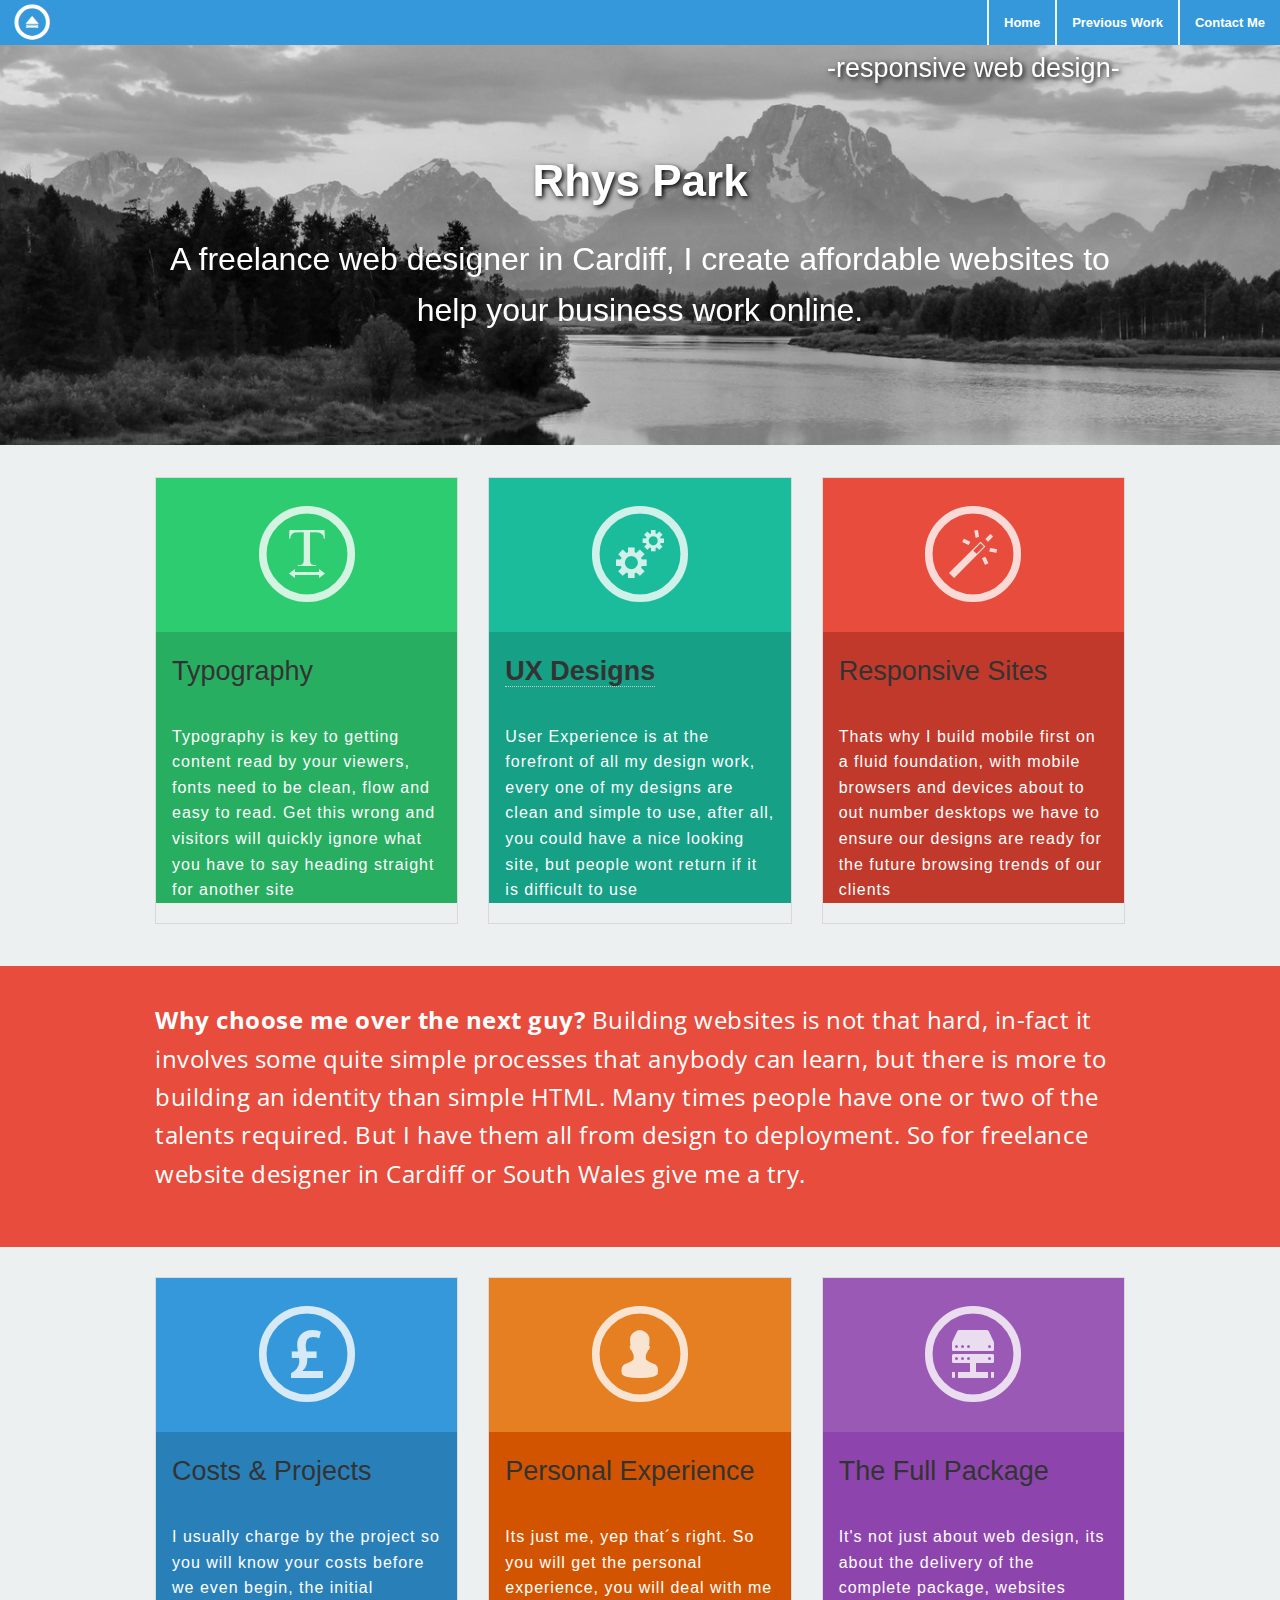
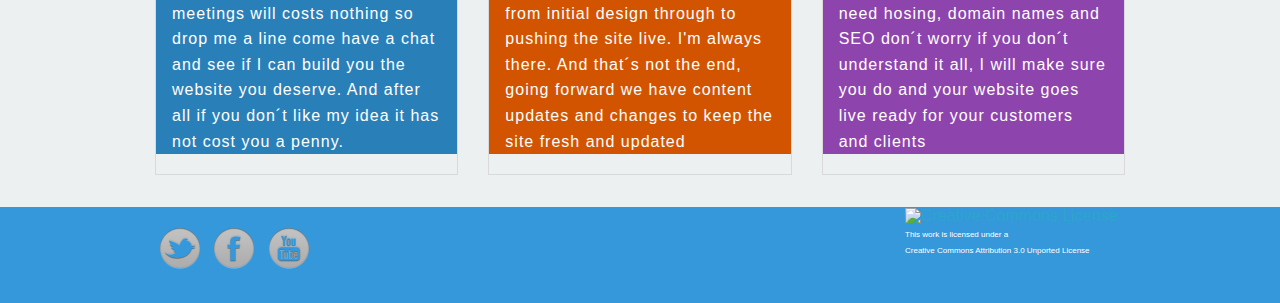
==== commit 7a21602e: "update new index and styles" ====
--- a/index.html
+++ b/index.html
@@ -7,14 +7,12 @@
   <title>Rhys Park - Web Design - Cardiff</title>
   <meta name="description" content="Afordable web design and development in Cardiff by Rhys Park" />
   <meta name="keywords" content="Cardiff, web design, rhys park"/>
-  <link rel="stylesheet" href="css/normalize.css">
-  <link rel="stylesheet" href="css/foundation.css">
+  <link rel="stylesheet" href="css/foundation.min.css">
   <link rel="stylesheet" href="css/my_style.css">
   <link href='http://fonts.googleapis.com/css?family=Open+Sans' rel='stylesheet' type='text/css'>
   <script src="js/vendor/custom.modernizr.js"></script>
 </head>
 <body>
-
 	<div class="sticky">
 		<nav class="top-bar attached">
 			<ul class="title-area">
@@ -45,16 +43,42 @@
 			</section>
 		</nav>
 	</div>
-	<div class="row">
-		<div id="first_stop" class="large-4 columns">
-			<h1><a href="#" data-reveal-id="rhyspark">rhyspark<small>.co.uk</small></a></h1>
-		</div>
-		<div class="large-4 columns">
-			<h3 class="subheader">-responsive web design- </h3>
-		</div>
-	</div>
-	<div class="row">
-		
+	<div class="main_image_wrapper hide-for-small ">
+		<div class="main_image_content">
+			<div class="row">
+				<div class="large-4 push-8 columns">
+					<h3 class="subheader white">-responsive web design- </h3>
+				</div>
+			</div>
+			<div class="row bottom">
+				<div class="large-4 large-centered columns">
+					<div class="">
+						<h1 class="white"> Rhys Park</h1>
+					</div>
+				</div>
+			</div>
+
+			<div class="row bottom">
+				<div class="large-12 large-centered columns">
+					<p>A freelance web designer in Cardiff, I create affordable websites to help your business work online.</p>
+				</div>
+			</div>
+		</div>
+	</div>
+	<div class="main show-for-small">
+		<div class="main-content">
+			<div class="row">
+				<div class="large-12 columns">
+					<h1 class="white">rhyspark<small>.co.uk</small></h1>
+					<h4 class="subheader white">As a freelance web designer I create websites for business</h4>
+				</div>
+			</div>
+			<div class="row">
+				<div class="small-6 small-centered columns">
+					<a href="contact_me.html" class="button large round mystyle">Contact Me</a>
+				</div>
+			</div>
+		</div>
 	</div>
 	<div class="row">
 		<div class="large-4 columns">
@@ -84,7 +108,7 @@
 				</div>
 				<div class="panel_bottom dark_green">
 					<div class="bottom_title">
-						<h3 class="subheader"><span data-tooltip class="has-tip" title="UX is user expreiance">UX Designs</span></h3>
+						<h3 class="subheader"><span data-tooltip class="has-tip" title="UX is user expreience">UX Designs</span></h3>
 					</div>
 					<div class="bottom_content">
 						<p>User Experience is at the forefront of all my design work, every one of my designs are clean and simple to use,
@@ -120,8 +144,7 @@
 			</div>
 			<div class ="center_text">
 				<p><strong>Why choose me over the next guy?</strong> Building websites is not that hard, in-fact it involves some quite
-							simple processes that anybody can learn, but there is more to building an identity than simple HTML. Many times people
-							have one or two of the talents required. But I have them all from design to deployment.
+							simple processes that anybody can learn, but there is more to building an identity than simple HTML. Many times people have one or two of the talents required. But I have them all from design to deployment. So for freelance website designer in Cardiff or South Wales give me a try.
 				 </p>	
 			</div>			 
 		</div>
@@ -159,7 +182,7 @@
 				</div>
 				<div class="panel_bottom dark_carrot">
 					<div class="bottom_title">
-						<h3 class="subheader">Personal Experiance</h3>
+						<h3 class="subheader">Personal Experience</h3>
 					</div>
 					<div class="bottom_content">
 						<p>Its just me, yep that&acute;s right. So you will get the personal experience, you will deal with me from initial design
@@ -208,6 +231,16 @@
   document.write('<script src=' +
   ('__proto__' in {} ? 'js/vendor/zepto' : 'js/vendor/jquery') +
   '.js><\/script>')
+  </script>
+  <script>
+  (function(i,s,o,g,r,a,m){i['GoogleAnalyticsObject']=r;i[r]=i[r]||function(){
+  	(i[r].q=i[r].q||[]).push(arguments)},i[r].l=1*new Date();a=s.createElement(o),
+  	m=s.getElementsByTagName(o)[0];a.async=1;a.src=g;m.parentNode.insertBefore(a,m)
+  })(window,document,'script','//www.google-analytics.com/analytics.js','ga');
+
+  ga('create', 'UA-43252155-1', 'rhyspark.co.uk');
+  ga('send', 'pageview');
+
   </script>
   
   <script src="js/foundation.min.js"></script>
@@ -262,8 +295,8 @@
   	<div id="rhyspark" class="reveal-modal">
   		<h2>Rhys Park - Web Design &amp; Photography.</h2><img class="th profile" src="img/rhyspark.jpg">
   		<p class="lead">Well you found me and maybe here our journey will begin.</p>
-  		<p>Working as a free lance web designer has been by life long ambition, for the last 10 years I have been working for a
-  	company that supplies solutions to industry specifically developing bespoke software and user interfaces for business throughout the UK
+  		<p>Web design has always been a passion of mine, for the last 10 years I have been working with a
+  	company that supplies solutions to industry specifically developing bespoke software and user interfaces for business throughout the UK and Europe 
   	from Object C programming to HTMS, CSS and Python I have experience in front and back end web development.</p>
   		<p>
   	I spend much of my free time learning, and a little bit of kayaking. Most of my working life I have been involved in projects large and small
--- a/css/my_style.css
+++ b/css/my_style.css
@@ -47,6 +47,47 @@
 height: 100%;
 
 }
+.bottom{
+	position: relative;
+	top: 10%;
+}
+.row.bottom p{
+	color: white;
+	font-size: 2em;
+	text-align: center;
+}
+.main_image_content{
+	margin-top: -1.875em;
+    filter: gray; /* IE6-9 */
+    -webkit-filter: grayscale(1); /* Google Chrome & Safari 6+ */
+	background: url('../img/main.jpg') no-repeat;
+	-moz-background-size: cover%;
+	-webkit-background-size: cover;
+	background-size: cover;
+	height: 100%;
+}
+.main_image_wrapper{
+	height: 400px;
+	margin-bottom: 2em;
+}
+.main{
+	margin-top: -1.875em;
+	margin-bottom: 1.875em;
+	width: 100%;
+	background-color: rgba(52, 152, 219,1.0);
+	height: 15em;
+}
+.white{ 
+	text-align: center;
+	color: white;
+	text-shadow: 2px 2px 5px black;
+}
+.button.mystyle{
+	background-color: transparent;
+	border-color: white;
+	top: 1em;
+}
+
 .top_title{
 	width: 11em;
 	margin-left: auto;
@@ -81,7 +122,7 @@
 .panel{
 	padding: 0;
 	background: none;
-	height: 100%;
+	margin-bottom: 2em;
 }
 .padded{
 	padding: 0 1em;
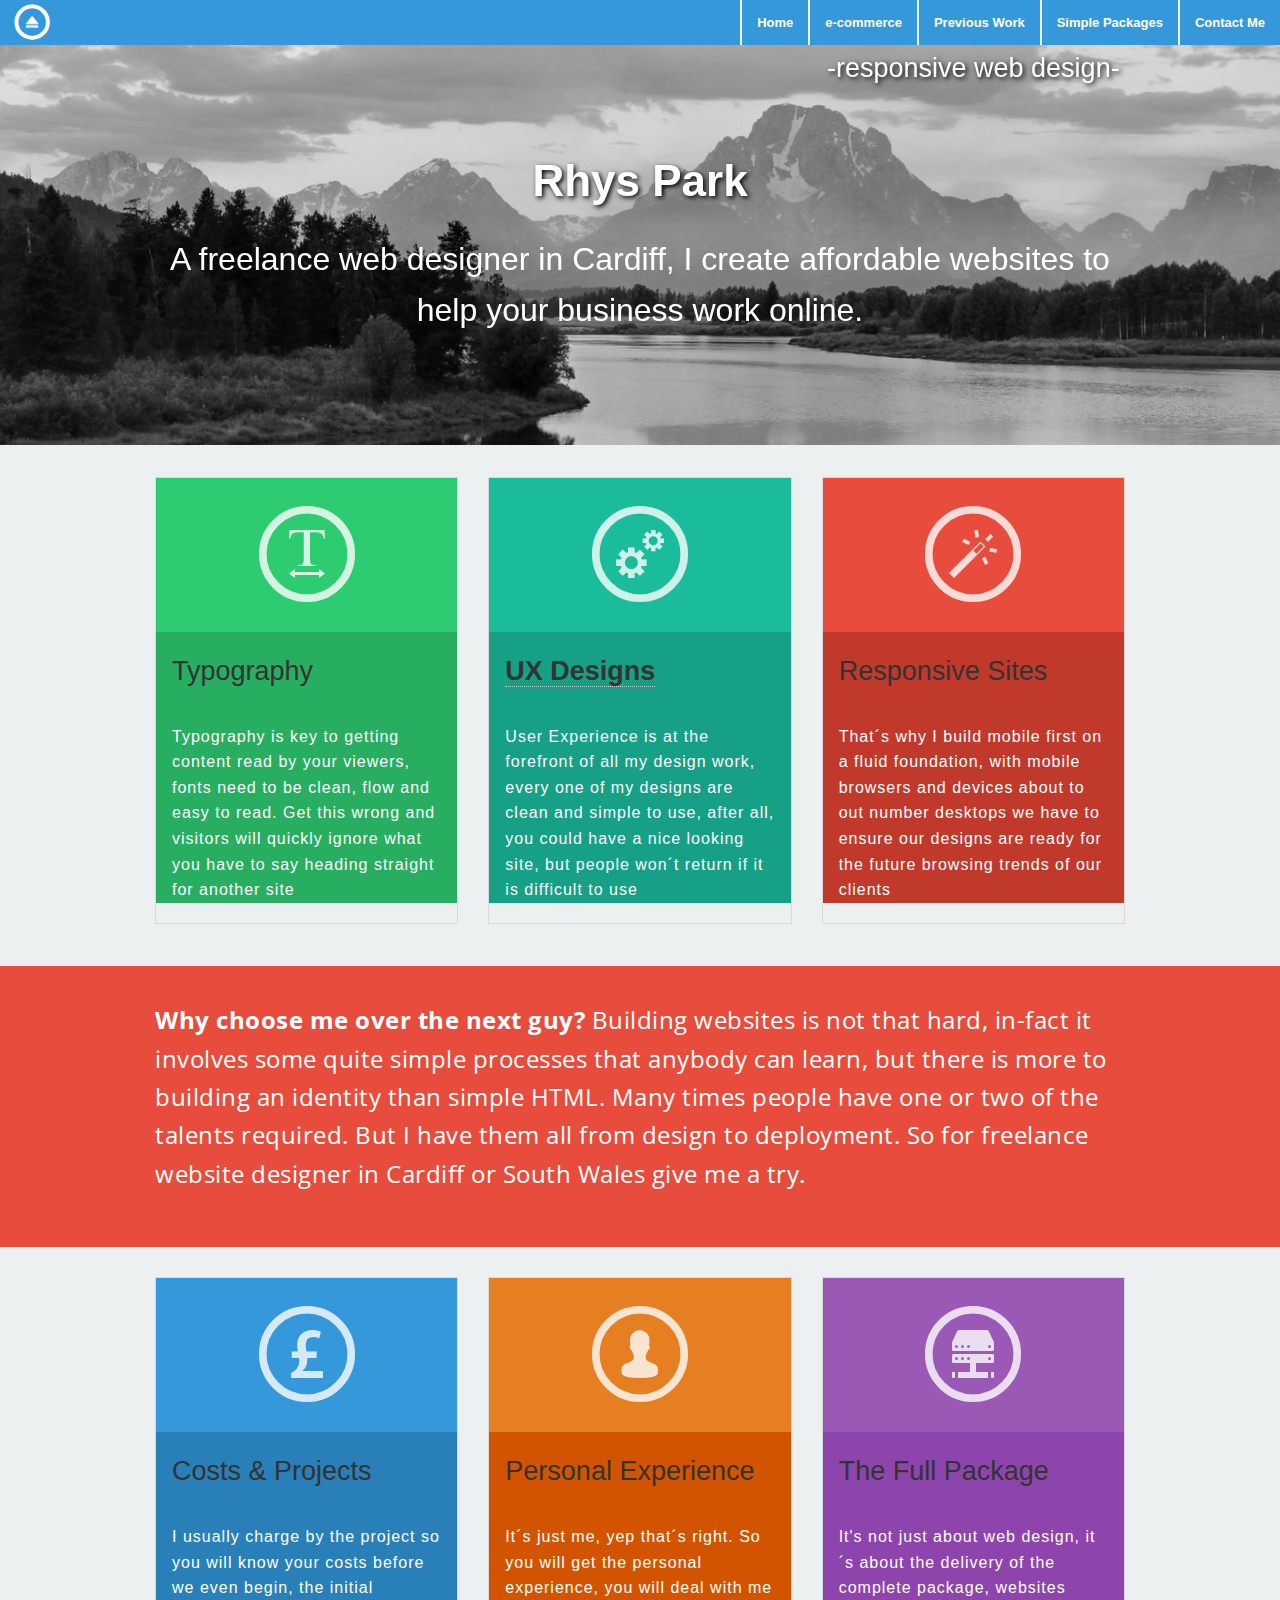
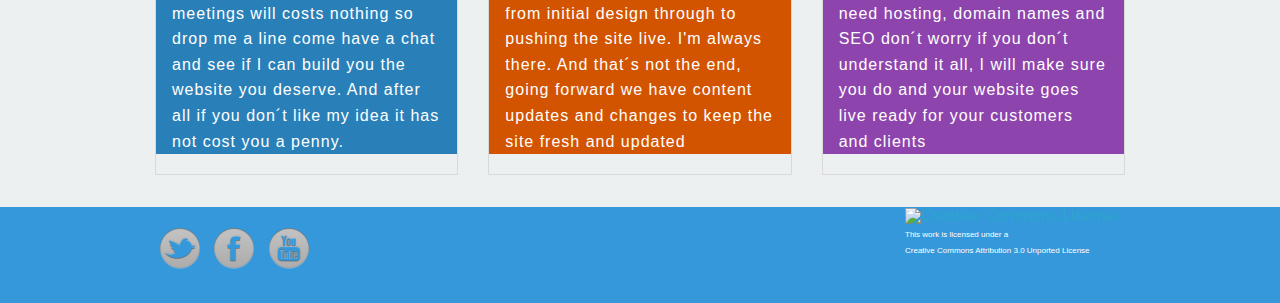
==== commit 1fc962ff: "add new features and pages" ====
--- a/index.html
+++ b/index.html
@@ -5,7 +5,7 @@
 	<meta charset="utf-8">
   <meta name="viewport" content="width=device-width">
   <title>Rhys Park - Web Design - Cardiff</title>
-  <meta name="description" content="Afordable web design and development in Cardiff by Rhys Park" />
+  <meta name="description" content="Affordable web design and development in Cardiff by Rhys Park" />
   <meta name="keywords" content="Cardiff, web design, rhys park"/>
   <link rel="stylesheet" href="css/foundation.min.css">
   <link rel="stylesheet" href="css/my_style.css">
@@ -33,7 +33,15 @@
 					</li>
 					<li class="divider"></li>
 					<li>
+						<a href="e-commerce.html">e-commerce</a>
+					</li>
+					<li class="divider"></li>
+					<li>
 						<a href="projects.html">Previous Work</a>
+					</li>
+					<li class="divider"></li>
+					<li>
+						<a href="static_html.html">Simple Packages</a>
 					</li>
 					<li class="divider"></li>
 					<li>
@@ -112,7 +120,7 @@
 					</div>
 					<div class="bottom_content">
 						<p>User Experience is at the forefront of all my design work, every one of my designs are clean and simple to use,
-							after all, you could have a nice looking site, but people wont return if it is difficult to use </p>
+							after all, you could have a nice looking site, but people won&acute;t return if it is difficult to use </p>
 					</div>
 				</div>
 			</div>
@@ -129,7 +137,7 @@
 						<h3 class="subheader">Responsive Sites</h3>
 					</div>
 					<div class="bottom_content">
-						<p>Thats why I build mobile first on a fluid foundation, with mobile browsers and devices about to out number desktops we have
+						<p>That&acute;s why I build mobile first on a fluid foundation, with mobile browsers and devices about to out number desktops we have
 							to ensure our designs are ready for the future browsing trends of our clients</p>
 					</div>
 				</div>
@@ -185,7 +193,7 @@
 						<h3 class="subheader">Personal Experience</h3>
 					</div>
 					<div class="bottom_content">
-						<p>Its just me, yep that&acute;s right. So you will get the personal experience, you will deal with me from initial design
+						<p>It&acute;s just me, yep that&acute;s right. So you will get the personal experience, you will deal with me from initial design
 							through to pushing the site live. I'm always there. And that&acute;s not the end, going forward we have content updates and changes to keep 
 							the site fresh and updated </p>
 					</div>
@@ -204,7 +212,7 @@
 						<h3 class="subheader">The Full Package</h3>
 					</div>
 					<div class="bottom_content">
-						<p>It's not just about web design, its about the delivery of the complete package, websites need hosing, domain names and SEO
+						<p>It's not just about web design, it&acute;s about the delivery of the complete package, websites need hosting, domain names and SEO
 						don&acute;t worry if you don&acute;t understand it all, I will make sure you do and your website goes live ready for your customers and clients</p>
 					</div>
 				</div>
--- a/css/my_style.css
+++ b/css/my_style.css
@@ -175,8 +175,25 @@
 	color: white;
 	padding: 1em 0;
 }
-
-
+.centered{
+	text-align: center;
+}
+.shopify{
+	font-size: 1.2em;
+}
+.ecomm{
+	margin-bottom: 3em;
+}
+.pricing{
+	margin-top: 3em;
+}
+form.buy_now{
+	padding-top: 1em;
+	text-align: center;
+}
+.promo{
+	margin-top: 2em;
+}
 /*
  * Panel Colors below here 
  */
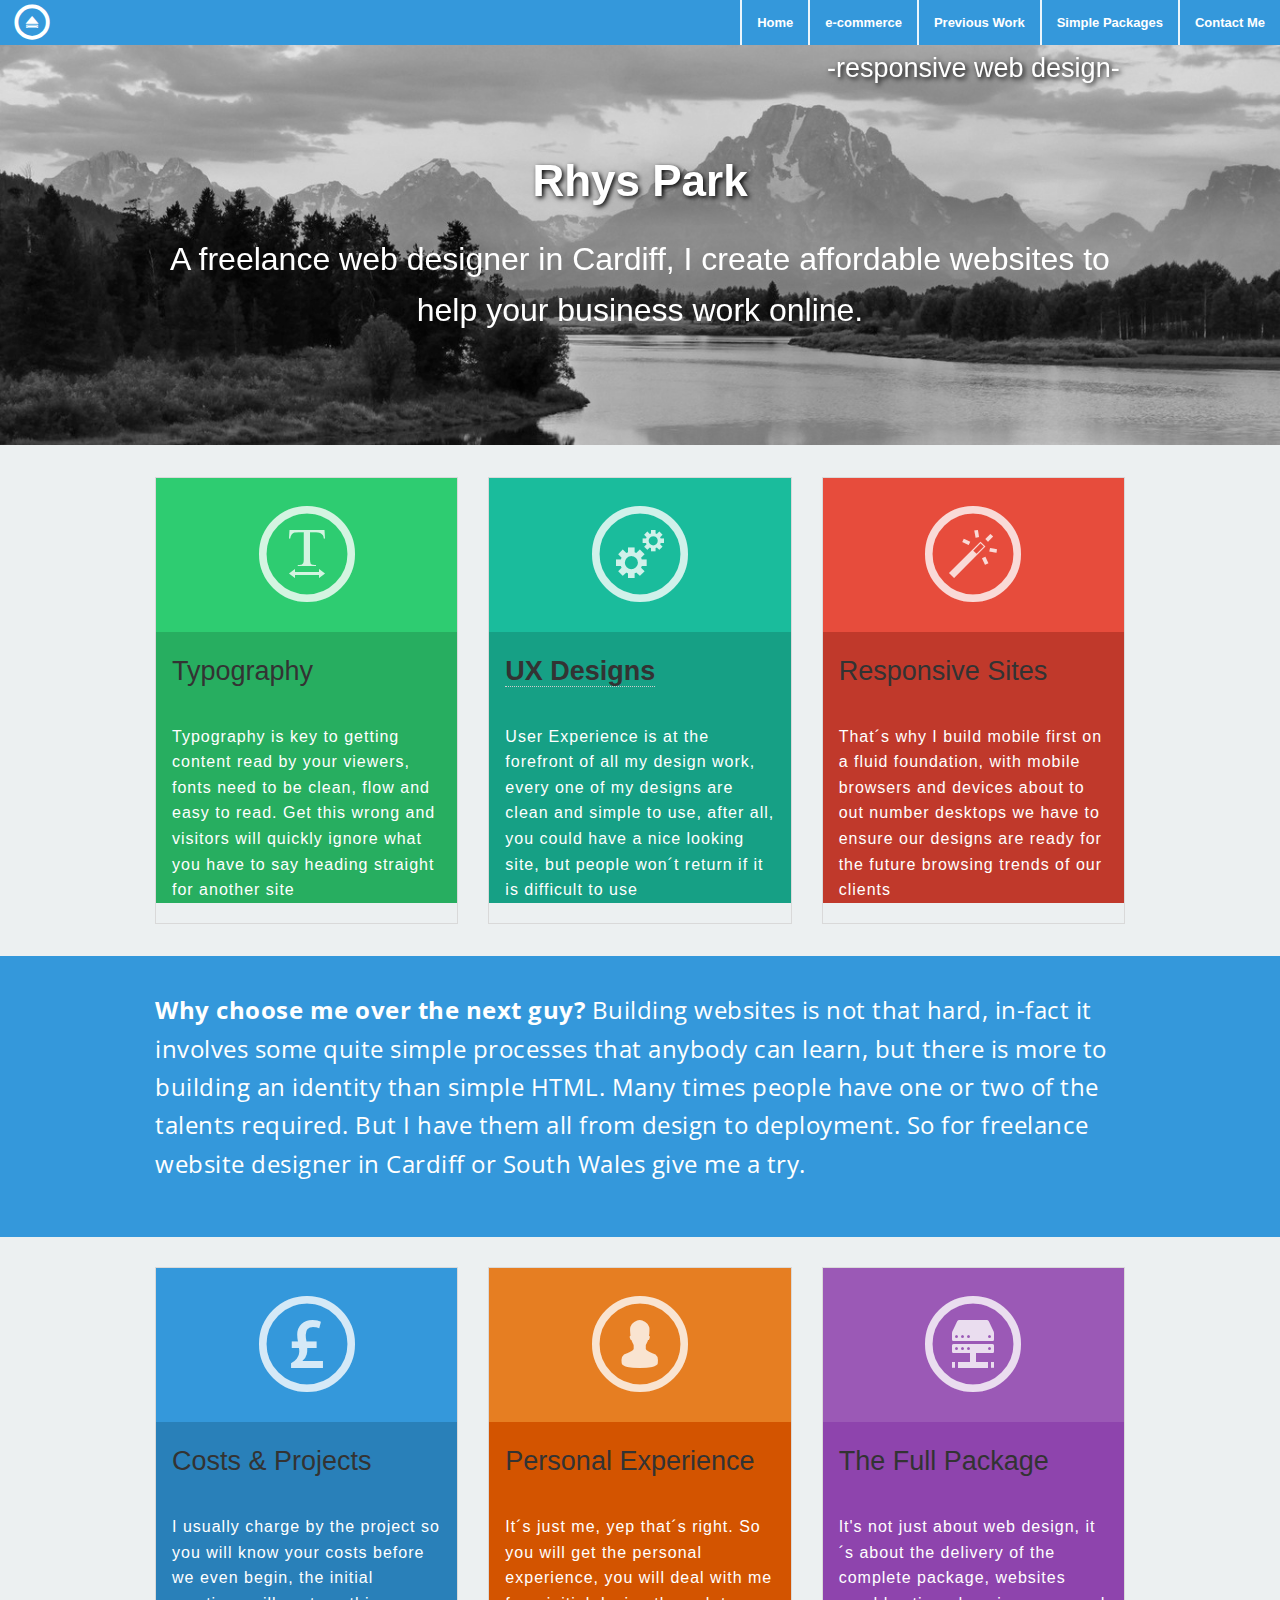
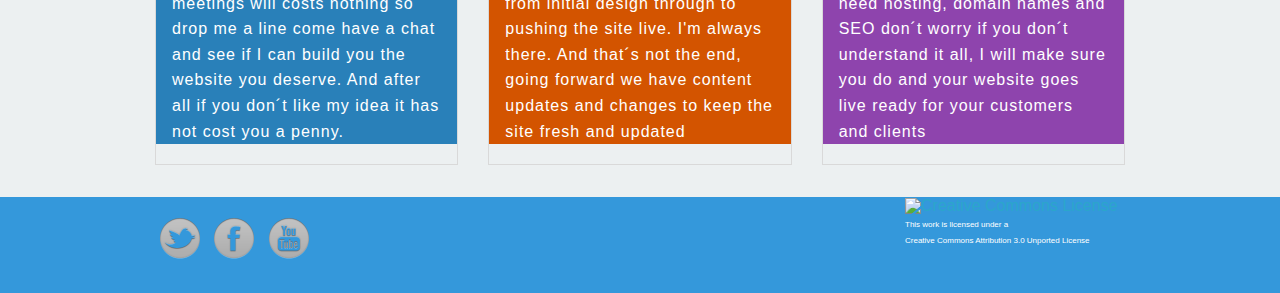
==== commit 27217788: "first commit" ====
--- a/index.html
+++ b/index.html
@@ -1,11 +1,11 @@
 <!DOCTYPE html>
 <!--[if IE 8]> 				 <html class="no-js lt-ie9" lang="en" > <![endif]-->
-<!--[if gt IE 8]><!--> <html class="no-js" lang="en" > <!--<![endif]-->
+<!--[if gt IE 8]><!--> <html class="no-js " lang="en" > <!--<![endif]-->
 <head>
 	<meta charset="utf-8">
   <meta name="viewport" content="width=device-width">
   <title>Rhys Park - Web Design - Cardiff</title>
-  <meta name="description" content="Affordable web design and development in Cardiff by Rhys Park" />
+  <meta name="description" content="Affordable web design and ecommerce solutions in Cardiff" />
   <meta name="keywords" content="Cardiff, web design, rhys park"/>
   <link rel="stylesheet" href="css/foundation.min.css">
   <link rel="stylesheet" href="css/my_style.css">
--- a/css/my_style.css
+++ b/css/my_style.css
@@ -18,9 +18,11 @@
 
 .top-bar, .top-bar-section ul, .top-bar-section li a:not(.button){
 	background: rgba(52, 152, 219,1.0);
-	
-}
-
+
+}
+.top-bar, .top-bar-section {
+
+}
 .top-bar-section > ul > .divider, .top-bar-section > ul > [role="separator"] {
 	border-right: solid 1px rgba(255,255,255,0.9);
 	border-left: solid 1px rgba(255,255,255,0.9);
@@ -30,6 +32,9 @@
 	font-size: 2em;
 	color: white;
 }
+.top-bar {
+	margin-bottom: 0px;
+}
 
 /* End of Nav Style */
 
@@ -57,7 +62,7 @@
 	text-align: center;
 }
 .main_image_content{
-	margin-top: -1.875em;
+	margin-top: 0px;
     filter: gray; /* IE6-9 */
     -webkit-filter: grayscale(1); /* Google Chrome & Safari 6+ */
 	background: url('../img/main.jpg') no-repeat;
@@ -150,9 +155,9 @@
 }
 
 .wide_info{
-	background: #e74c3c;
-	width: 100%;
-	margin: 10px 0px;
+	background: rgba(52, 152, 219,1.0);
+	width: 100%;
+	margin: 0px 0px 10px 0px;
 	letter-spacing: 0.5px;
 }
 .center_text{
